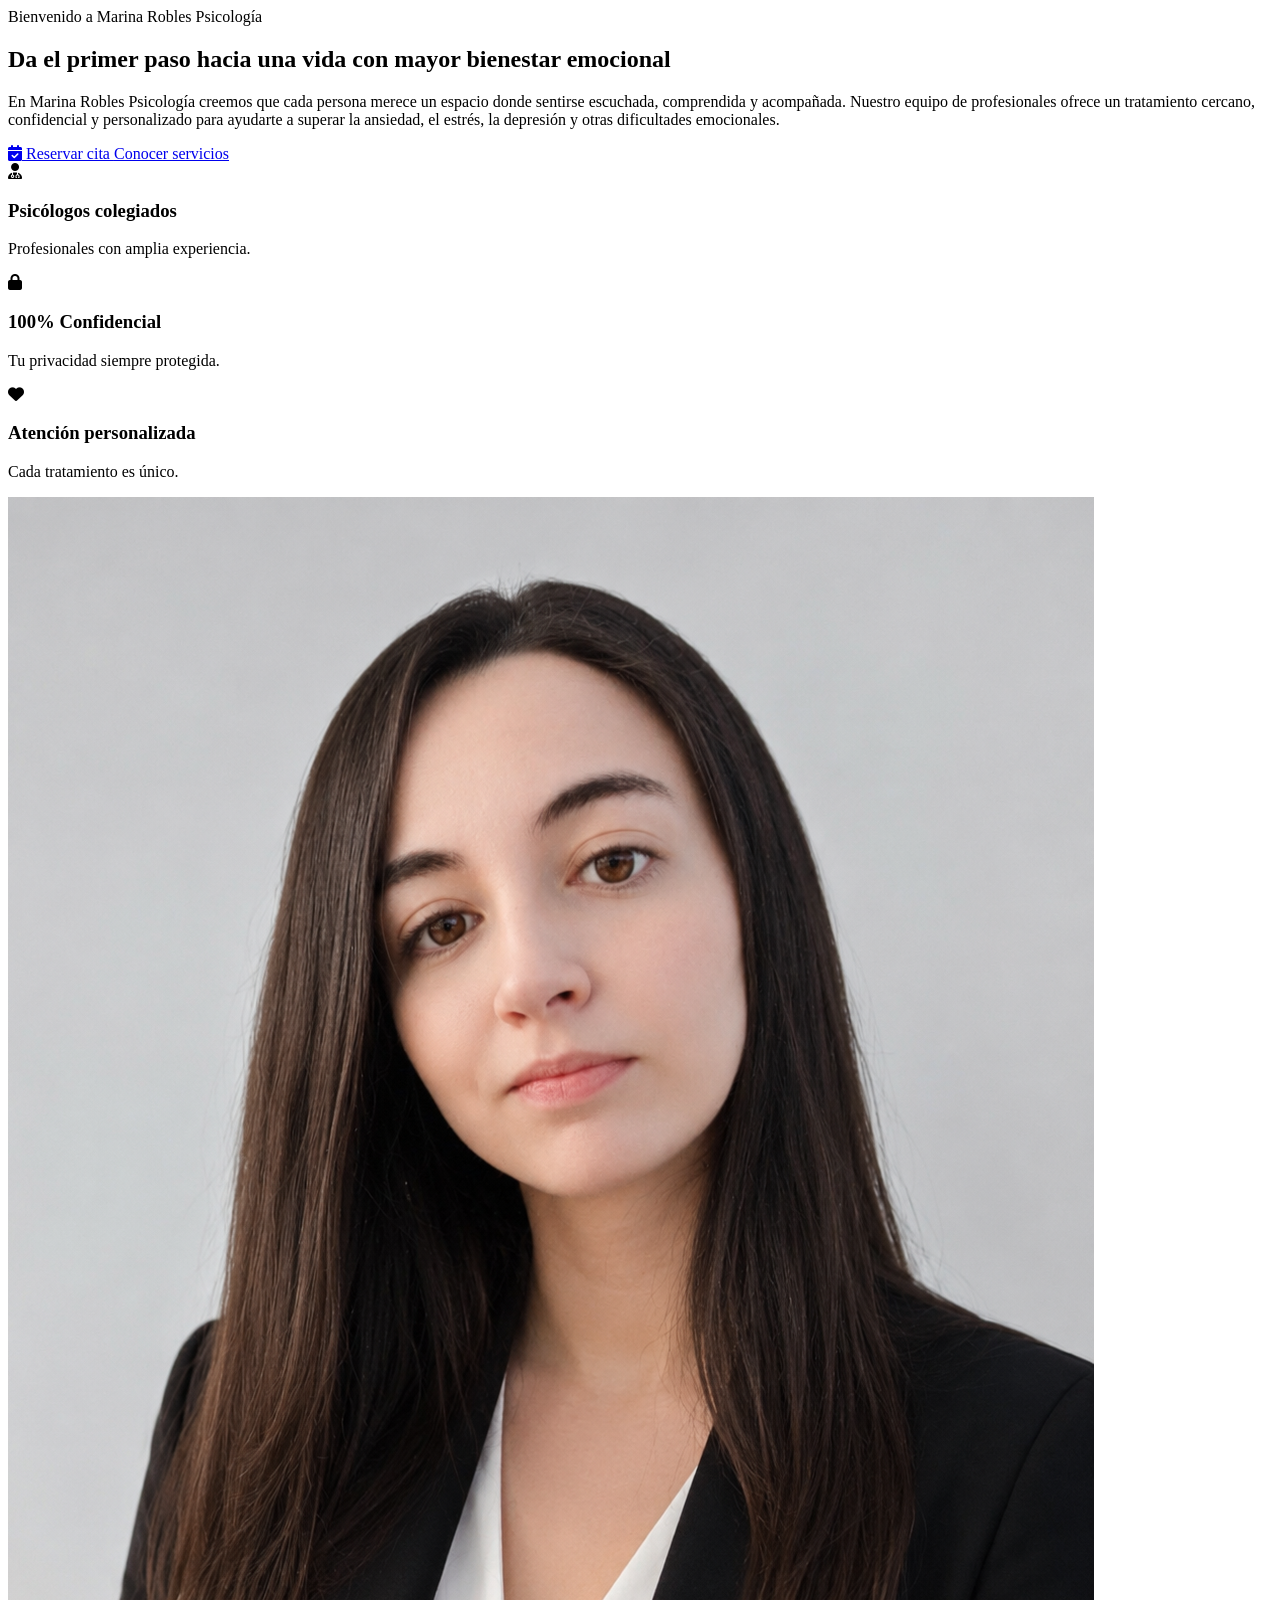
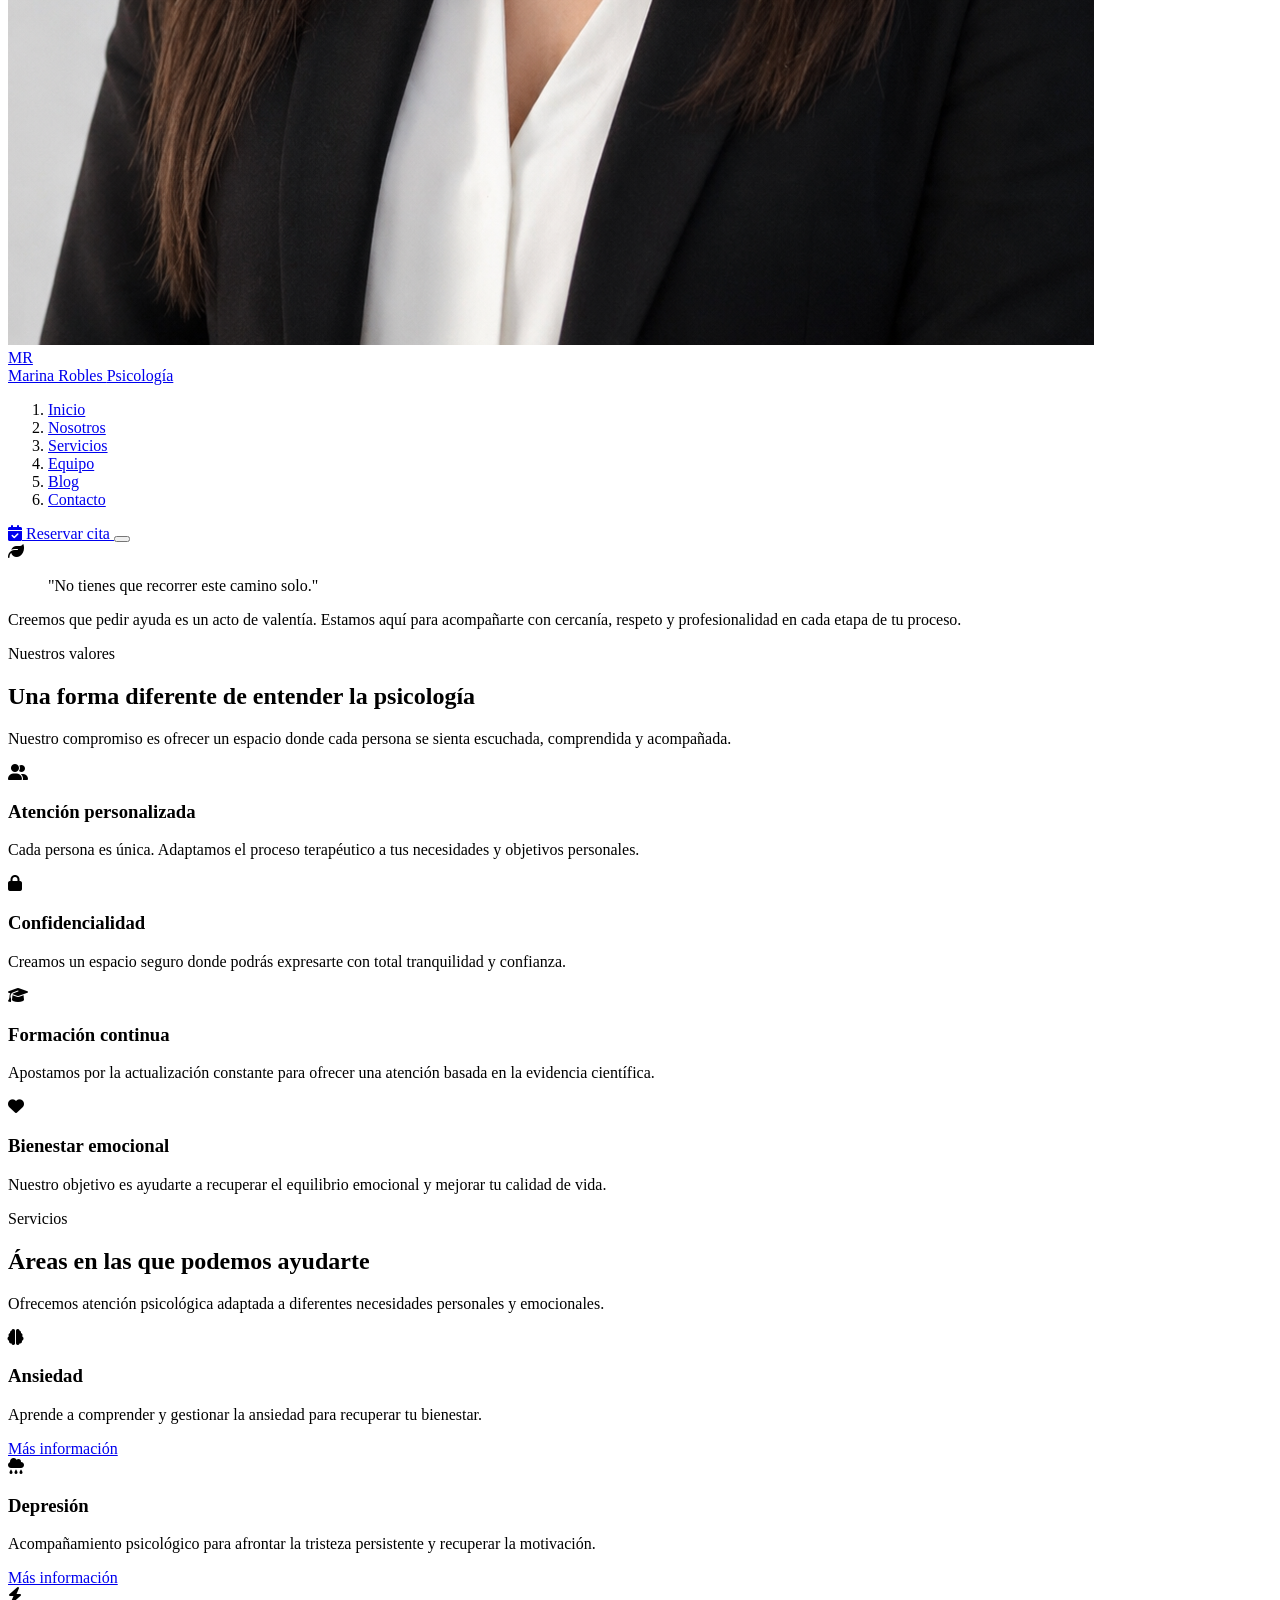
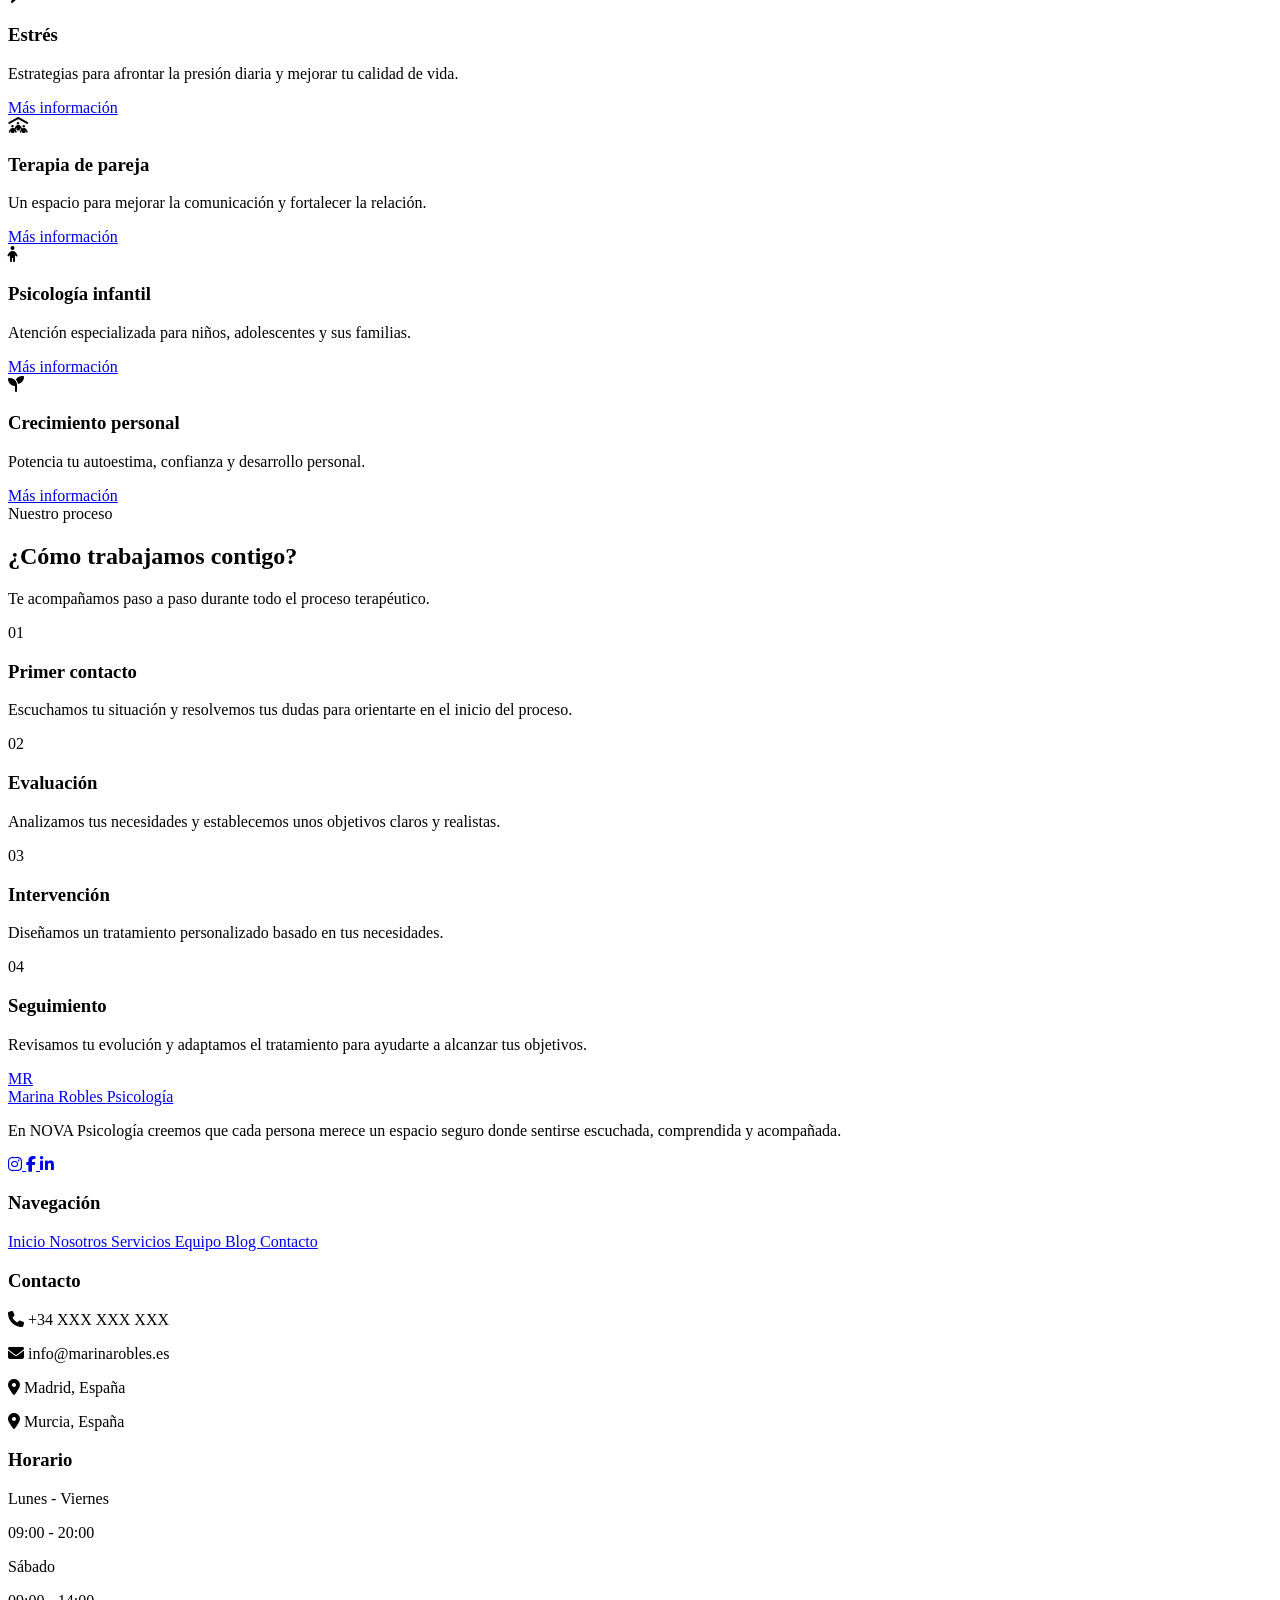
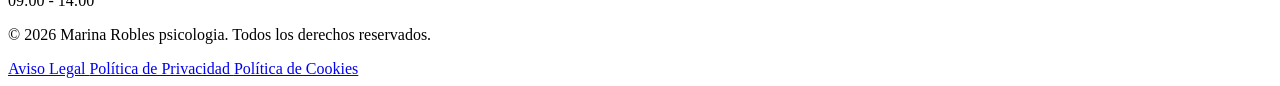
==== index.html @ 2cfafbc8 "Cambios segundo dia" ====
<!DOCTYPE html>
<html lang="es">

<head>

    <!-- ==========================================
                    CONFIGURACIÓN
    =========================================== -->

    <meta charset="UTF-8">

    <meta http-equiv="X-UA-Compatible" content="IE=edge">

    <meta name="viewport" content="width=device-width, initial-scale=1.0">

    <!-- ==========================================
                    SEO
    =========================================== -->

    <title>Marina Robles Psicología</title>

    <meta name="description"
        content="Marina Robles Psicología es una clínica especializada en bienestar emocional, ansiedad, depresión, terapia de pareja y crecimiento personal. Reserva tu primera consulta con nuestro equipo de profesionales.">

    <meta name="keywords"
        content="psicología, clínica psicológica, ansiedad, depresión, terapia, salud mental, psicólogo, Murcia">

    <meta name="author" content="Marina Robles Psicología">

    <meta name="robots" content="index, follow">

    <!-- ==========================================
                    FAVICON
    =========================================== -->

    <link rel="icon" href="img/favicon/favicon.ico">

    <link rel="apple-touch-icon" href="img/favicon/apple-touch-icon.png">

    <!-- ==========================================
                    GOOGLE FONTS
    =========================================== -->

    <link rel="preconnect" href="https://fonts.googleapis.com">

    <link rel="preconnect" href="https://fonts.gstatic.com" crossorigin>

    <link
        href="https://fonts.googleapis.com/css2?family=Inter:wght@300;400;500;600;700;800&family=Playfair+Display:wght@500;600;700;800&display=swap"
        rel="stylesheet">

    <!-- ==========================================
                    ICONOS
    =========================================== -->

    <link rel="stylesheet" href="https://cdnjs.cloudflare.com/ajax/libs/font-awesome/6.7.2/css/all.min.css">

    <!-- ==========================================
                    ESTILOS
    =========================================== -->

    <link rel="stylesheet" href="index.css">

    <!-- ==========================================
                    OPEN GRAPH
    =========================================== -->

    <meta property="og:type" content="website">

    <meta property="og:title" content="Marina Robles Psicología">

    <meta property="og:description"
        content="Descubre un espacio seguro donde trabajar tu bienestar emocional acompañado por profesionales especializados.">

    <meta property="og:image" content="img/hero/hero-principal.webp">

    <meta property="og:url" content="https://www.marinaroblespsicologia.es">

    <!-- ==========================================
                    TWITTER
    =========================================== -->

    <meta name="twitter:card" content="summary_large_image">

    <meta name="twitter:title" content="NOVA Psicología">

    <meta name="twitter:description" content="Da el primer paso hacia una vida con mayor bienestar emocional.">

    <meta name="twitter:image" content="img/hero/hero-principal.webp">

</head>

<body>

    <!-- ==========================================================
                            HERO
=========================================================== -->

    <main>

        <section class="hero" id="inicio">

            <div class="container">

                <div class="hero-content">

                    <!-- ======================
                        TEXTO
                ======================= -->

                    <div class="hero-text">

                        <span class="hero-badge">
                            Bienvenido a Marina Robles Psicología
                        </span>

                        <h1>
                            Da el primer paso hacia una vida con mayor bienestar emocional
                        </h1>

                        <p>

                            En Marina Robles Psicología creemos que cada persona merece un espacio
                            donde sentirse escuchada, comprendida y acompañada.

                            Nuestro equipo de profesionales ofrece un tratamiento
                            cercano, confidencial y personalizado para ayudarte a
                            superar la ansiedad, el estrés, la depresión y otras
                            dificultades emocionales.

                        </p>

                        <!-- BOTONES -->

                        <div class="hero-buttons">

                            <a href="reservar.html" class="btn btn-primary">

                                <i class="fa-solid fa-calendar-check"></i>

                                Reservar cita

                            </a>

                            <a href="servicios.html" class="btn btn-secondary">

                                Conocer servicios

                            </a>

                        </div>

                        <!-- INFORMACIÓN -->

                        <div class="hero-info">

                            <div class="info-card">

                                <i class="fa-solid fa-user-doctor"></i>

                                <div>

                                    <h3>Psicólogos colegiados</h3>

                                    <p>Profesionales con amplia experiencia.</p>

                                </div>

                            </div>

                            <div class="info-card">

                                <i class="fa-solid fa-lock"></i>

                                <div>

                                    <h3>100% Confidencial</h3>

                                    <p>Tu privacidad siempre protegida.</p>

                                </div>

                            </div>

                            <div class="info-card">

                                <i class="fa-solid fa-heart"></i>

                                <div>

                                    <h3>Atención personalizada</h3>

                                    <p>Cada tratamiento es único.</p>

                                </div>

                            </div>

                        </div>

                    </div>

                    <!-- ======================
                        IMAGEN
                ======================= -->

                    <div class="hero-image">

                        <div class="hero-image-wrapper">

                            <img src="Imagenes/marina_robles.png" alt="Marina Robles tu Psicologa de confianza">

                        </div>

                    </div>

                </div>

            </div>

        </section>

    </main>
    <!-- ==========================================================
                            HEADER
=========================================================== -->

    <header id="header">

        <div class="container">

            <nav class="navbar">

                <!--==================================
                    LOGO
            ===================================-->

                <a href="index.html" class="logo">

                    <span class="logo-icon">
                        MR
                    </span>

                    <div class="logo-text">

                        <span class="logo-title">
                            Marina Robles
                        </span>

                        <span class="logo-subtitle">
                            Psicología
                        </span>

                    </div>

                </a>

                <!--==================================
                    MENÚ
            ===================================-->

                <ol class="nav-menu">

                    <li>
                        <a href="index.html" class="active">
                            Inicio
                        </a>
                    </li>

                    <li>
                        <a href="#nosotros">
                            Nosotros
                        </a>
                    </li>

                    <li>
                        <a href="#servicios">
                            Servicios
                        </a>
                    </li>

                    <li>
                        <a href="#equipo">
                            Equipo
                        </a>
                    </li>

                    <li>
                        <a href="#blog">
                            Blog
                        </a>
                    </li>

                    <li>
                        <a href="#contacto">
                            Contacto
                        </a>
                    </li>

                </ol>

                <!--==================================
                    BOTÓN CTA
            ===================================-->

                <a href="reservar.html" class="btn-reserva">

                    <i class="fa-solid fa-calendar-check"></i>

                    Reservar cita

                </a>

                <!--==================================
                BOTÓN MÓVIL
            ===================================-->

                <button class="menu-toggle" aria-label="Abrir menú">

                    <span></span>

                    <span></span>

                    <span></span>

                </button>

            </nav>

        </div>

    </header>
    <!-- ==========================================================
                    FRASE INSPIRADORA
=========================================================== -->

    <section class="quote" id="nosotros">

        <div class="container">

            <div class="quote-content">

                <span class="quote-icon">
                    <i class="fa-solid fa-leaf"></i>
                </span>

                <blockquote>

                    "No tienes que recorrer este camino solo."

                </blockquote>

                <p>

                    Creemos que pedir ayuda es un acto de valentía.
                    Estamos aquí para acompañarte con cercanía, respeto y profesionalidad
                    en cada etapa de tu proceso.

                </p>

            </div>

        </div>

    </section>





    <!-- ==========================================================
                    NUESTROS VALORES
=========================================================== -->

    <section class="values">

        <div class="container">

            <div class="section-title">

                <span>Nuestros valores</span>

                <h2>
                    Una forma diferente de entender la psicología
                </h2>

                <p>

                    Nuestro compromiso es ofrecer un espacio donde cada persona se sienta
                    escuchada, comprendida y acompañada.

                </p>

            </div>

            <div class="values-grid">

                <article class="value-card">

                    <i class="fa-solid fa-user-group"></i>

                    <h3>

                        Atención personalizada

                    </h3>

                    <p>

                        Cada persona es única. Adaptamos el proceso terapéutico a tus
                        necesidades y objetivos personales.

                    </p>

                </article>

                <article class="value-card">

                    <i class="fa-solid fa-lock"></i>

                    <h3>

                        Confidencialidad

                    </h3>

                    <p>

                        Creamos un espacio seguro donde podrás expresarte con total
                        tranquilidad y confianza.

                    </p>

                </article>

                <article class="value-card">

                    <i class="fa-solid fa-graduation-cap"></i>

                    <h3>

                        Formación continua

                    </h3>

                    <p>

                        Apostamos por la actualización constante para ofrecer una atención
                        basada en la evidencia científica.

                    </p>

                </article>

                <article class="value-card">

                    <i class="fa-solid fa-heart"></i>

                    <h3>

                        Bienestar emocional

                    </h3>

                    <p>

                        Nuestro objetivo es ayudarte a recuperar el equilibrio emocional y
                        mejorar tu calidad de vida.

                    </p>

                </article>

            </div>

        </div>

    </section>





    <!-- ==========================================================
                        SERVICIOS
=========================================================== -->

    <section class="services" id="servicios">

        <div class="container">

            <div class="section-title">

                <span>Servicios</span>

                <h2>

                    Áreas en las que podemos ayudarte

                </h2>

                <p>

                    Ofrecemos atención psicológica adaptada a diferentes necesidades
                    personales y emocionales.

                </p>

            </div>

            <div class="services-grid">

                <article class="service-card">

                    <i class="fa-solid fa-brain"></i>

                    <h3>Ansiedad</h3>

                    <p>

                        Aprende a comprender y gestionar la ansiedad para recuperar tu
                        bienestar.

                    </p>

                    <a href="#">
                        Más información
                    </a>

                </article>

                <article class="service-card">

                    <i class="fa-solid fa-cloud-rain"></i>

                    <h3>Depresión</h3>

                    <p>

                        Acompañamiento psicológico para afrontar la tristeza persistente y
                        recuperar la motivación.

                    </p>

                    <a href="#">
                        Más información
                    </a>

                </article>

                <article class="service-card">

                    <i class="fa-solid fa-bolt"></i>

                    <h3>Estrés</h3>

                    <p>

                        Estrategias para afrontar la presión diaria y mejorar tu calidad de
                        vida.

                    </p>

                    <a href="#">
                        Más información
                    </a>

                </article>

                <article class="service-card">

                    <i class="fa-solid fa-people-roof"></i>

                    <h3>Terapia de pareja</h3>

                    <p>

                        Un espacio para mejorar la comunicación y fortalecer la relación.

                    </p>

                    <a href="#">
                        Más información
                    </a>

                </article>

                <article class="service-card">

                    <i class="fa-solid fa-child"></i>

                    <h3>Psicología infantil</h3>

                    <p>

                        Atención especializada para niños, adolescentes y sus familias.

                    </p>

                    <a href="#">
                        Más información
                    </a>

                </article>

                <article class="service-card">

                    <i class="fa-solid fa-seedling"></i>

                    <h3>Crecimiento personal</h3>

                    <p>

                        Potencia tu autoestima, confianza y desarrollo personal.

                    </p>

                    <a href="#">
                        Más información
                    </a>

                </article>

            </div>

        </div>

    </section>





    <!-- ==========================================================
                    CÓMO TRABAJAMOS
=========================================================== -->

    <section class="process">

        <div class="container">

            <div class="section-title">

                <span>Nuestro proceso</span>

                <h2>

                    ¿Cómo trabajamos contigo?

                </h2>

                <p>

                    Te acompañamos paso a paso durante todo el proceso terapéutico.

                </p>

            </div>

            <div class="process-grid">

                <div class="process-card">

                    <div class="process-number">

                        01

                    </div>

                    <h3>

                        Primer contacto

                    </h3>

                    <p>

                        Escuchamos tu situación y resolvemos tus dudas para orientarte en
                        el inicio del proceso.

                    </p>

                </div>

                <div class="process-card">

                    <div class="process-number">

                        02

                    </div>

                    <h3>

                        Evaluación

                    </h3>

                    <p>

                        Analizamos tus necesidades y establecemos unos objetivos claros y
                        realistas.

                    </p>

                </div>

                <div class="process-card">

                    <div class="process-number">

                        03

                    </div>

                    <h3>

                        Intervención

                    </h3>

                    <p>

                        Diseñamos un tratamiento personalizado basado en tus necesidades.

                    </p>

                </div>

                <div class="process-card">

                    <div class="process-number">

                        04

                    </div>

                    <h3>

                        Seguimiento

                    </h3>

                    <p>

                        Revisamos tu evolución y adaptamos el tratamiento para ayudarte a
                        alcanzar tus objetivos.

                    </p>

                </div>

            </div>

        </div>

    </section>
    <!-- ==========================================================
                        FOOTER
=========================================================== -->

    <footer class="footer">

        <div class="container">

            <div class="footer-content">

                <!--==============================
                    EMPRESA
            ==============================-->

                <div class="footer-column">

                    <a href="index.html" class="footer-logo">

                        <span class="logo-icon">
                            MR
                        </span>

                        <div class="logo-text">

                            <span class="logo-title">

                                Marina Robles

                            </span>

                            <span class="logo-subtitle">

                                Psicología

                            </span>

                        </div>

                    </a>

                    <p>

                        En NOVA Psicología creemos que cada persona merece un espacio
                        seguro donde sentirse escuchada, comprendida y acompañada.

                    </p>

                    <div class="social-icons">

                        <a href="#">

                            <i class="fa-brands fa-instagram"></i>

                        </a>

                        <a href="#">

                            <i class="fa-brands fa-facebook-f"></i>

                        </a>

                        <a href="#">

                            <i class="fa-brands fa-linkedin-in"></i>

                        </a>

                    </div>

                </div>

                <!--==============================
                    MENÚ
            ==============================-->

                <div class="footer-column">

                    <h3>

                        Navegación

                    </h3>

                    <a href="#inicio">

                        Inicio

                    </a>

                    <a href="#nosotros">

                        Nosotros

                    </a>

                    <a href="#servicios">

                        Servicios

                    </a>

                    <a href="#equipo">

                        Equipo

                    </a>

                    <a href="#blog">

                        Blog

                    </a>

                    <a href="#contacto">

                        Contacto

                    </a>

                </div>

                <!--==============================
                    CONTACTO
            ==============================-->

                <div class="footer-column">

                    <h3>

                        Contacto

                    </h3>

                    <p>

                        <i class="fa-solid fa-phone"></i>

                        +34 XXX XXX XXX

                    </p>

                    <p>

                        <i class="fa-solid fa-envelope"></i>

                        info@marinarobles.es

                    </p>

                    <p>

                        <i class="fa-solid fa-location-dot"></i>

                        Madrid, España

                    </p>
                    <p>

                        <i class="fa-solid fa-location-dot"></i>

                        Murcia, España

                    </p>

                </div>

                <!--==============================
                    HORARIO
            ==============================-->

                <div class="footer-column">

                    <h3>

                        Horario

                    </h3>

                    <p>

                        Lunes - Viernes

                    </p>

                    <p>

                        09:00 - 20:00

                    </p>

                    <p>

                        Sábado

                    </p>

                    <p>

                        09:00 - 14:00

                    </p>

                </div>

            </div>

            <!--==============================
                FOOTER INFERIOR
        ==============================-->

            <div class="footer-bottom">

                <p>

                    © 2026 Marina Robles psicologia. Todos los derechos reservados.

                </p>

                <div class="footer-legal">

                    <a href="aviso_legal.html">

                        Aviso Legal

                    </a>

                    <a href="politica_y_privacidad.html">

                        Política de Privacidad

                    </a>

                    <a href="politica_de_cookies.html">

                        Política de Cookies

                    </a>

                </div>

            </div>

        </div>

    </footer>
</body>

</html>
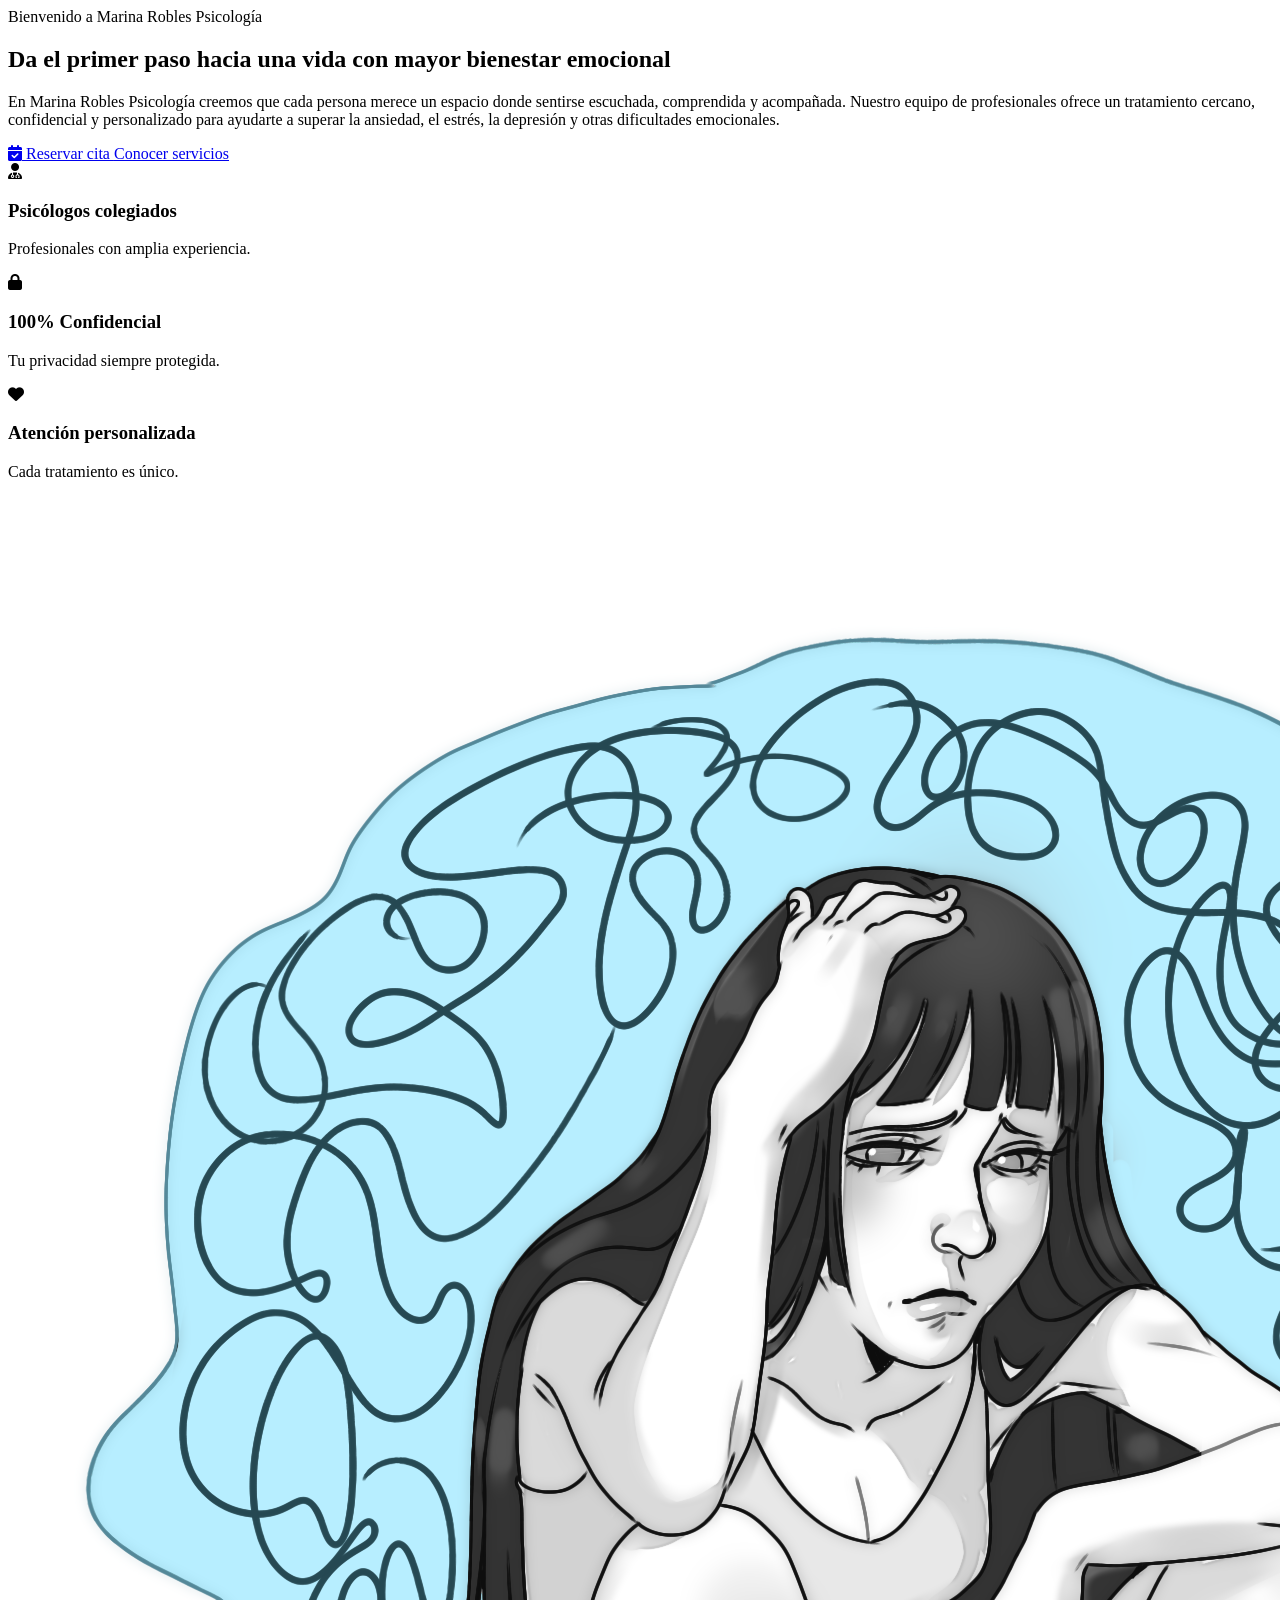
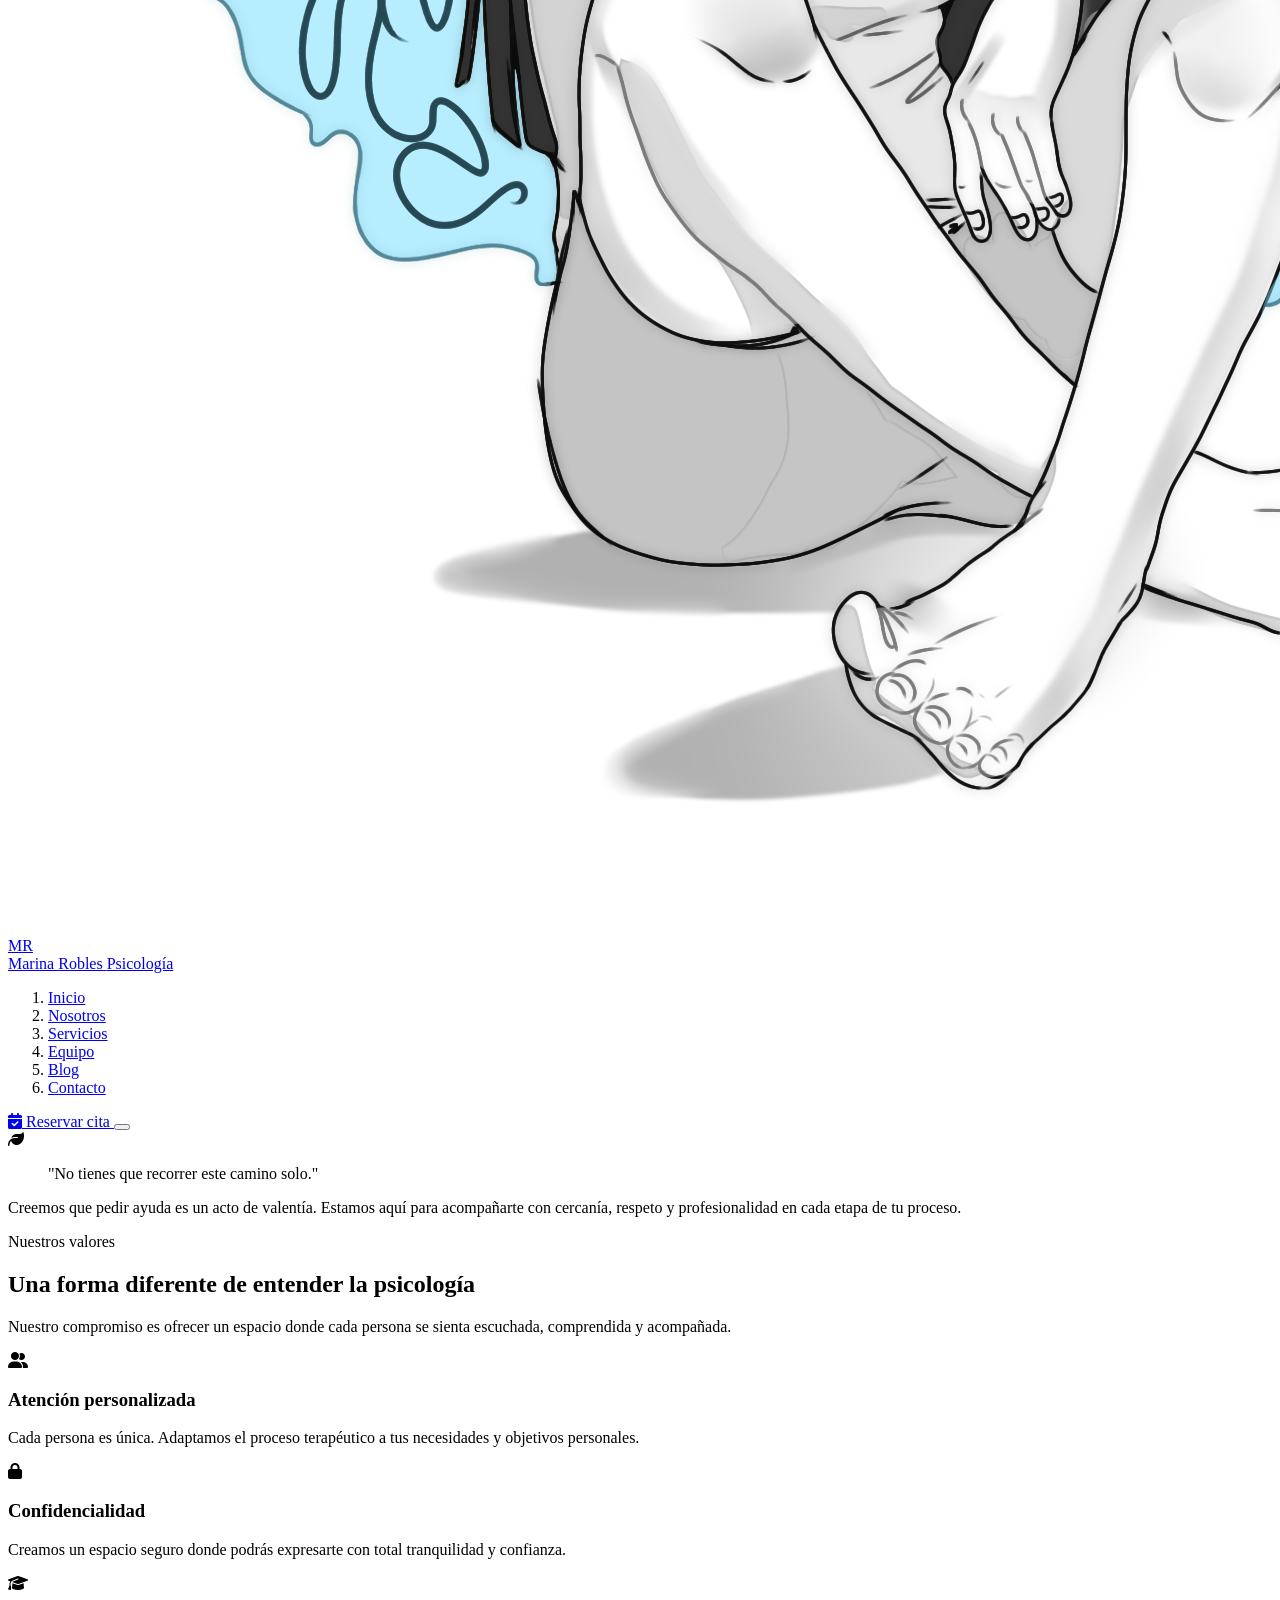
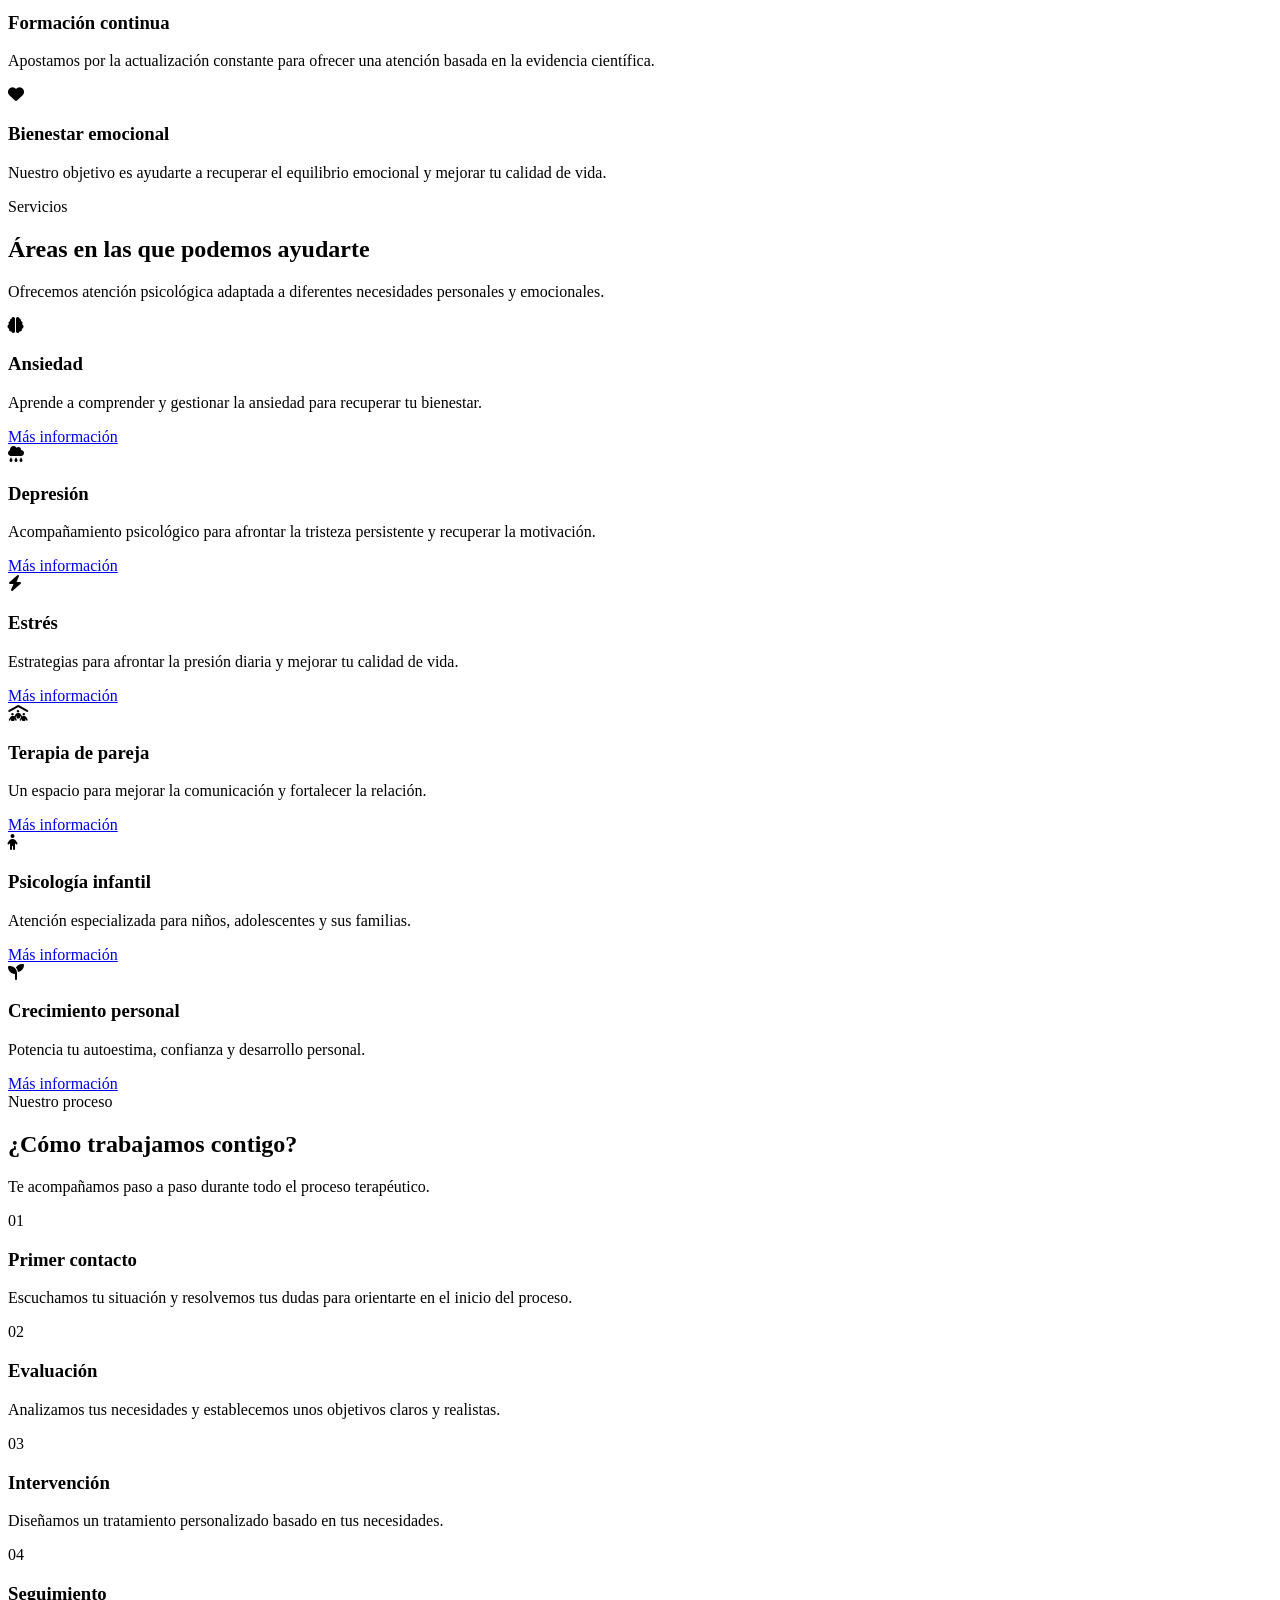
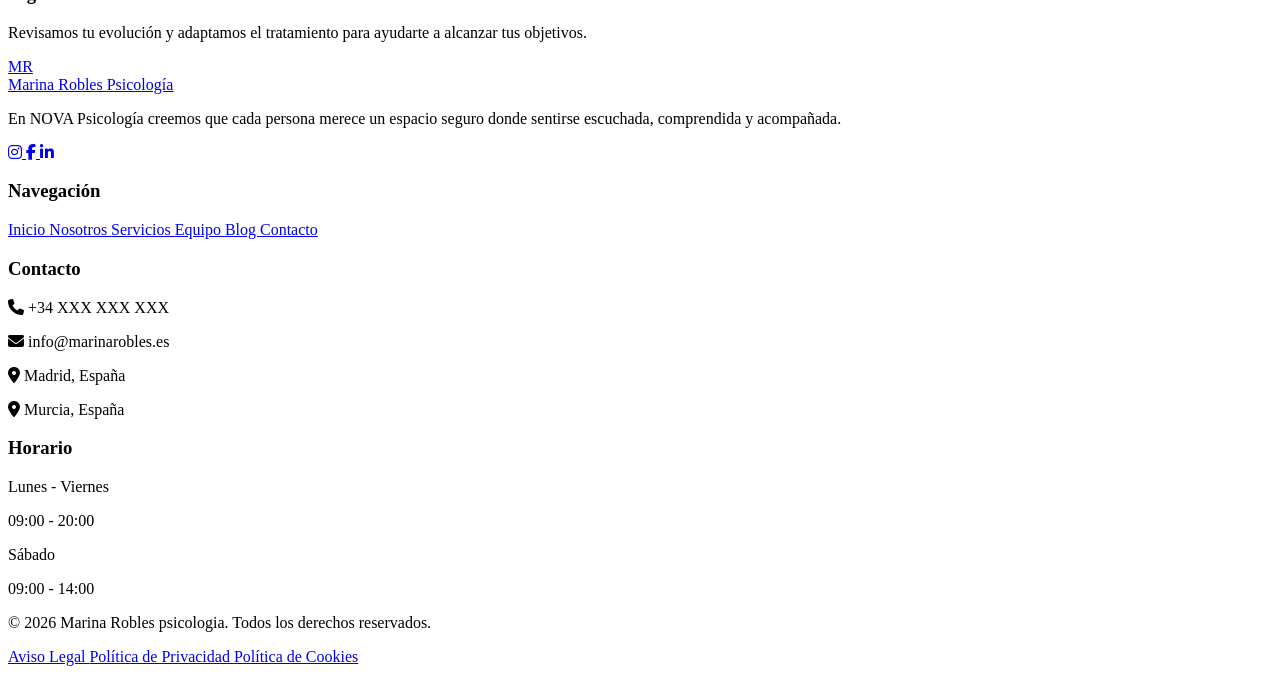
==== commit 28365d23: "Describe los cambios favicon y foto principal" ====
--- a/index.html
+++ b/index.html
@@ -33,9 +33,9 @@
                     FAVICON
     =========================================== -->
 
-    <link rel="icon" href="img/favicon/favicon.ico">
-
-    <link rel="apple-touch-icon" href="img/favicon/apple-touch-icon.png">
+    <link rel="icon" href="Imagenes/favicon.png">
+
+    <link rel="apple-touch-icon" href="Imagenes/favicon.png">
 
     <!-- ==========================================
                     GOOGLE FONTS
@@ -208,7 +208,7 @@
 
                         <div class="hero-image-wrapper">
 
-                            <img src="Imagenes/marina_robles.png" alt="Marina Robles tu Psicologa de confianza">
+                            <img src="Imagenes/principal.png" alt="Marina Robles tu Psicologa de confianza">
 
                         </div>
 
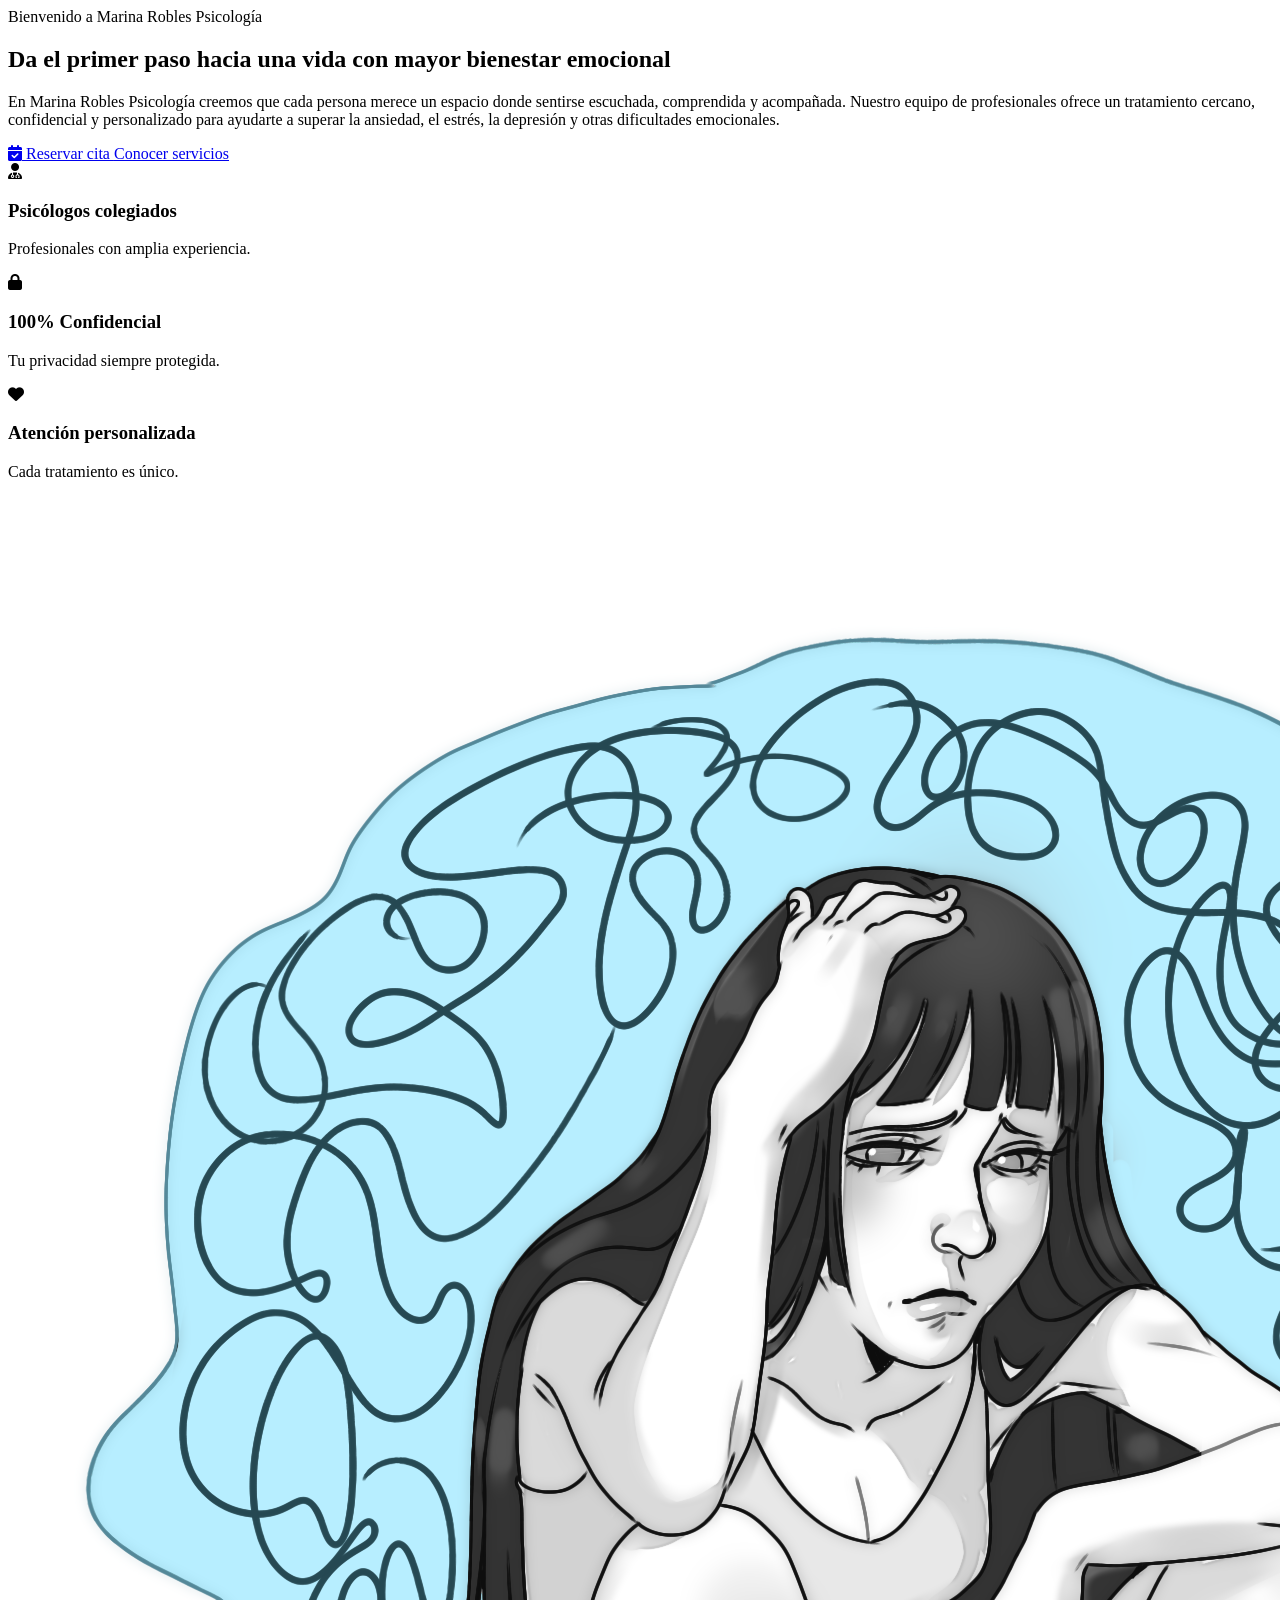
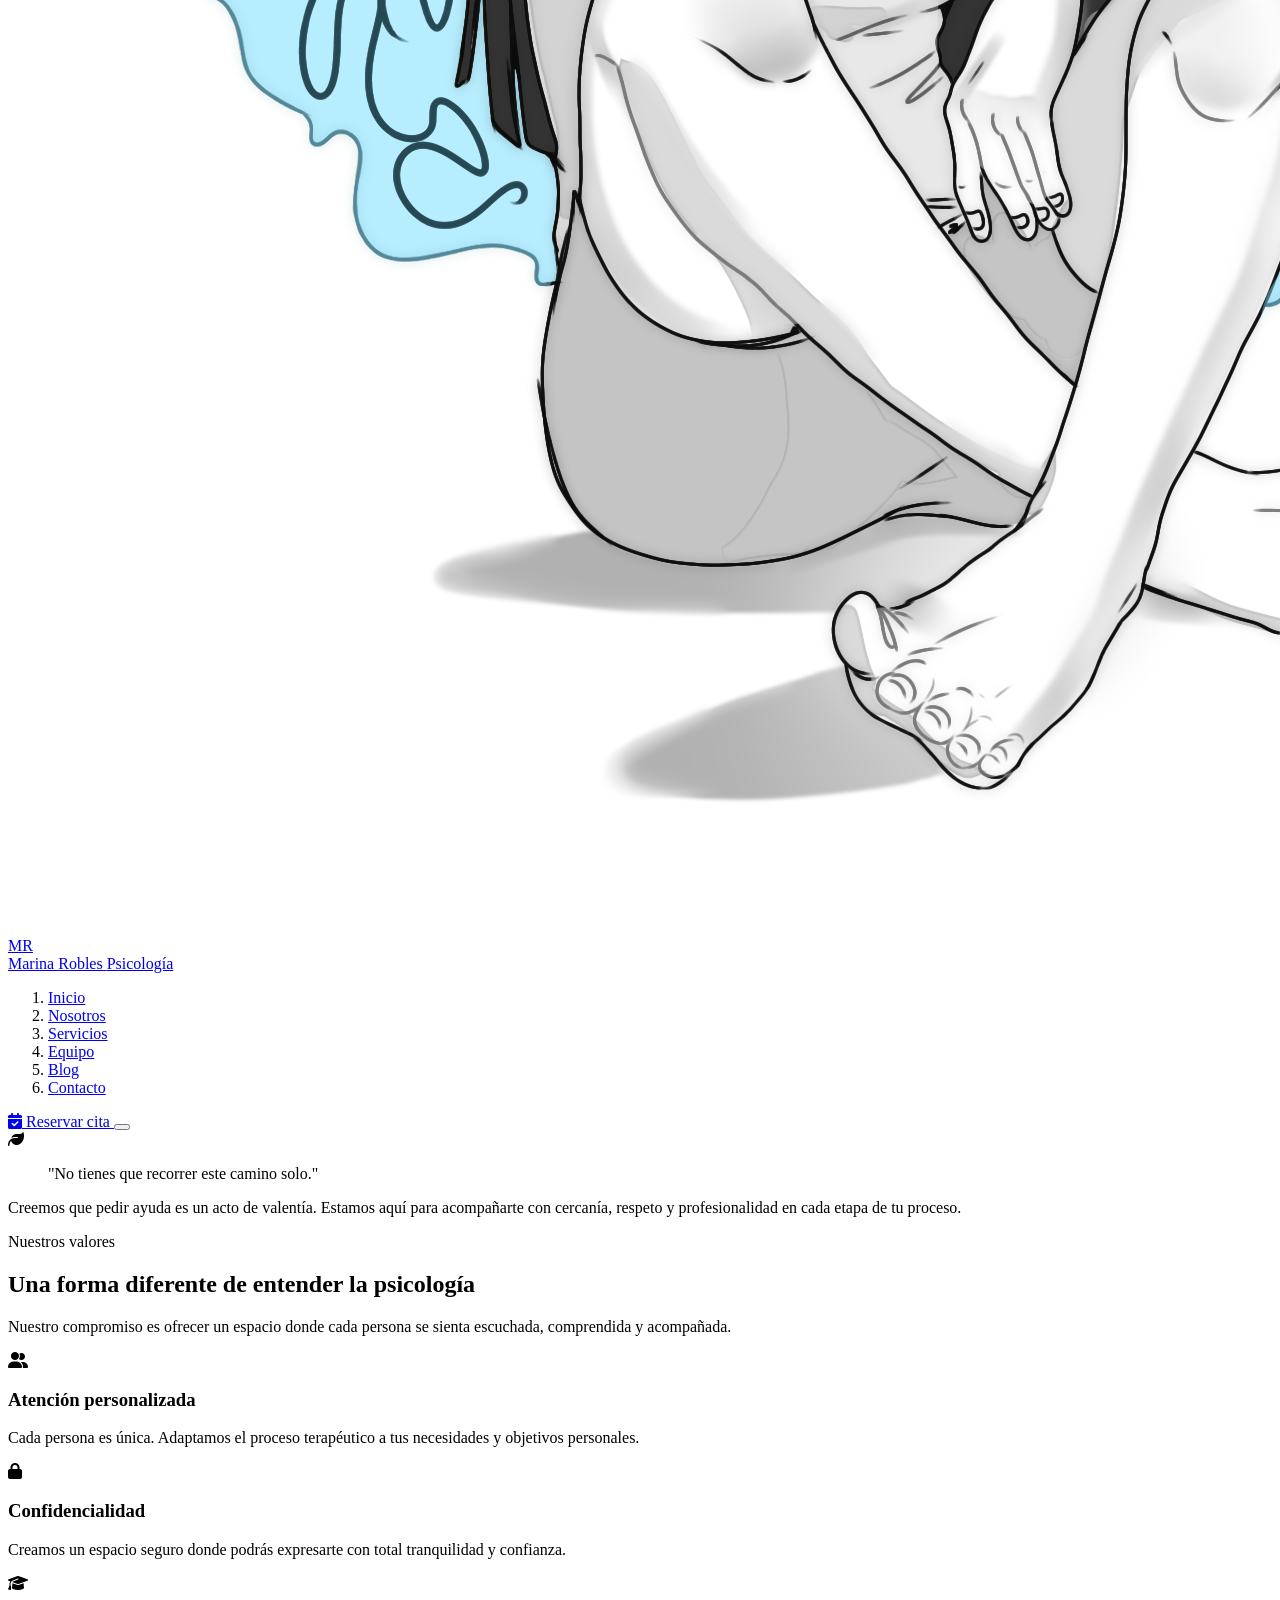
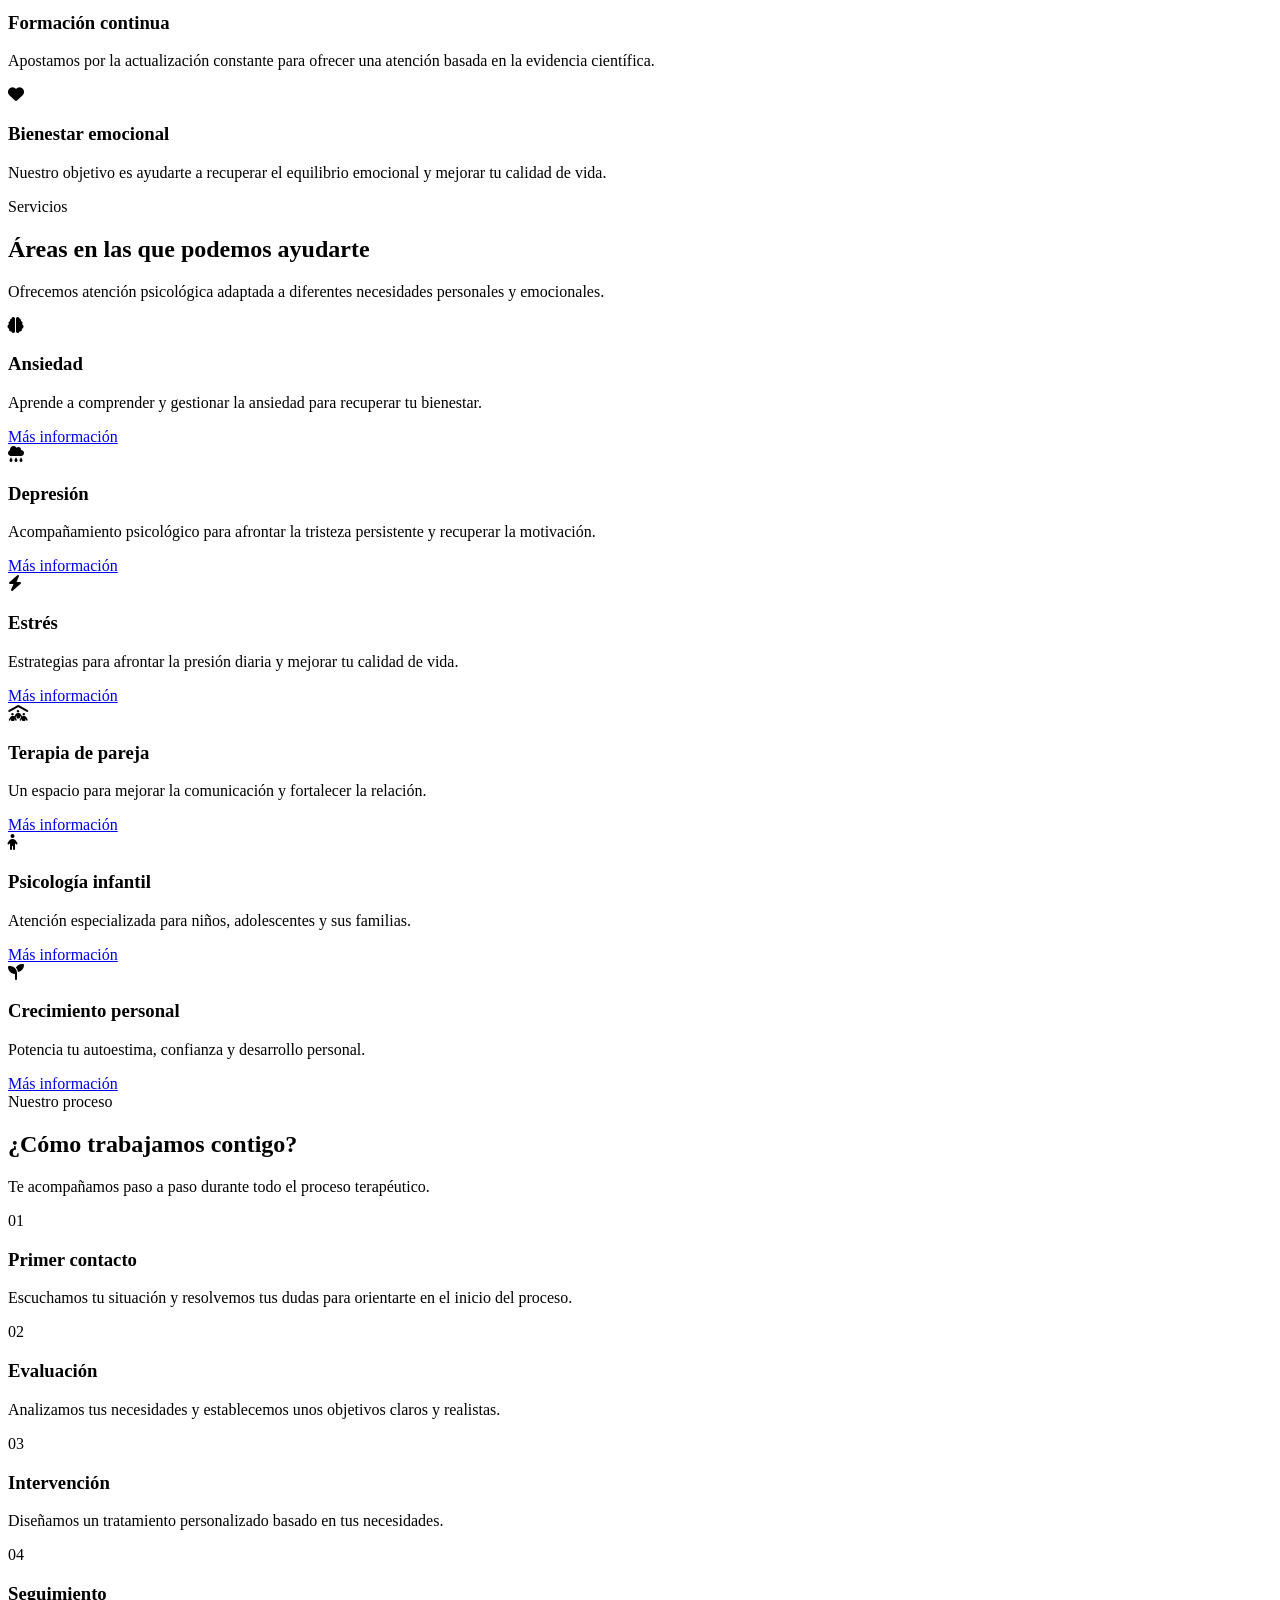
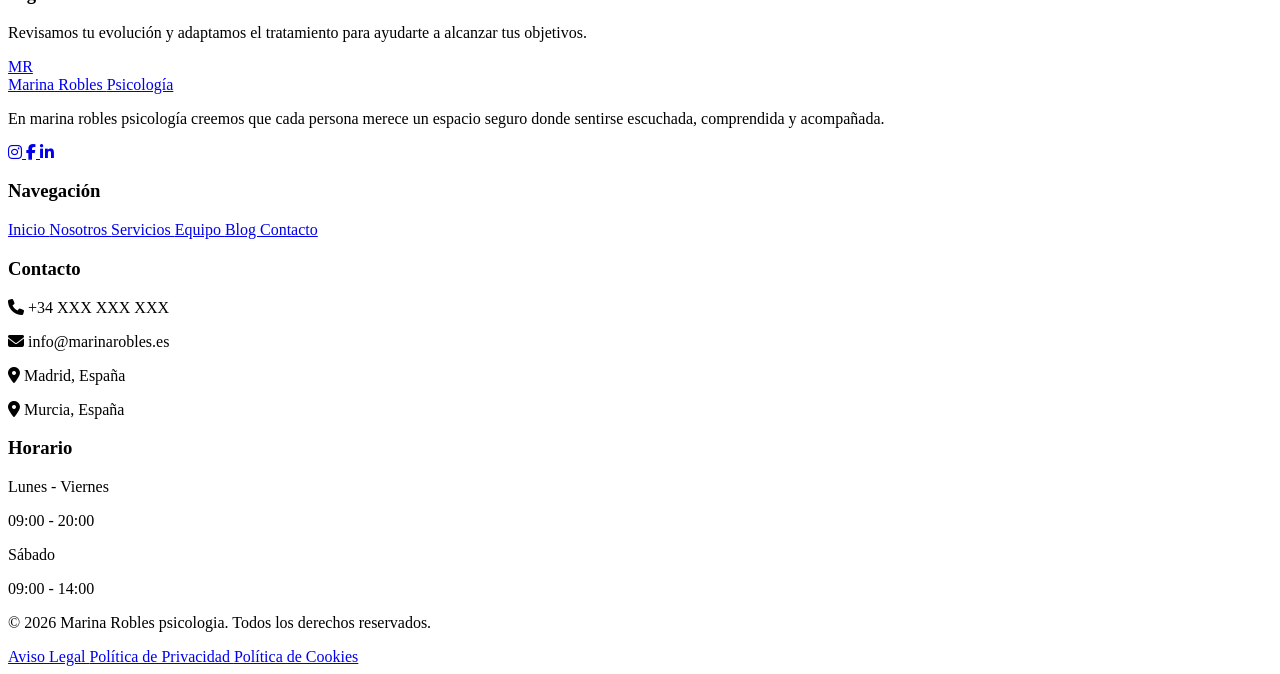
==== commit 41041762: "cambios menores de verificación de Google" ====
--- a/index.html
+++ b/index.html
@@ -797,7 +797,7 @@
 
                     <p>
 
-                        En NOVA Psicología creemos que cada persona merece un espacio
+                        En marina robles psicología creemos que cada persona merece un espacio
                         seguro donde sentirse escuchada, comprendida y acompañada.
 
                     </p>
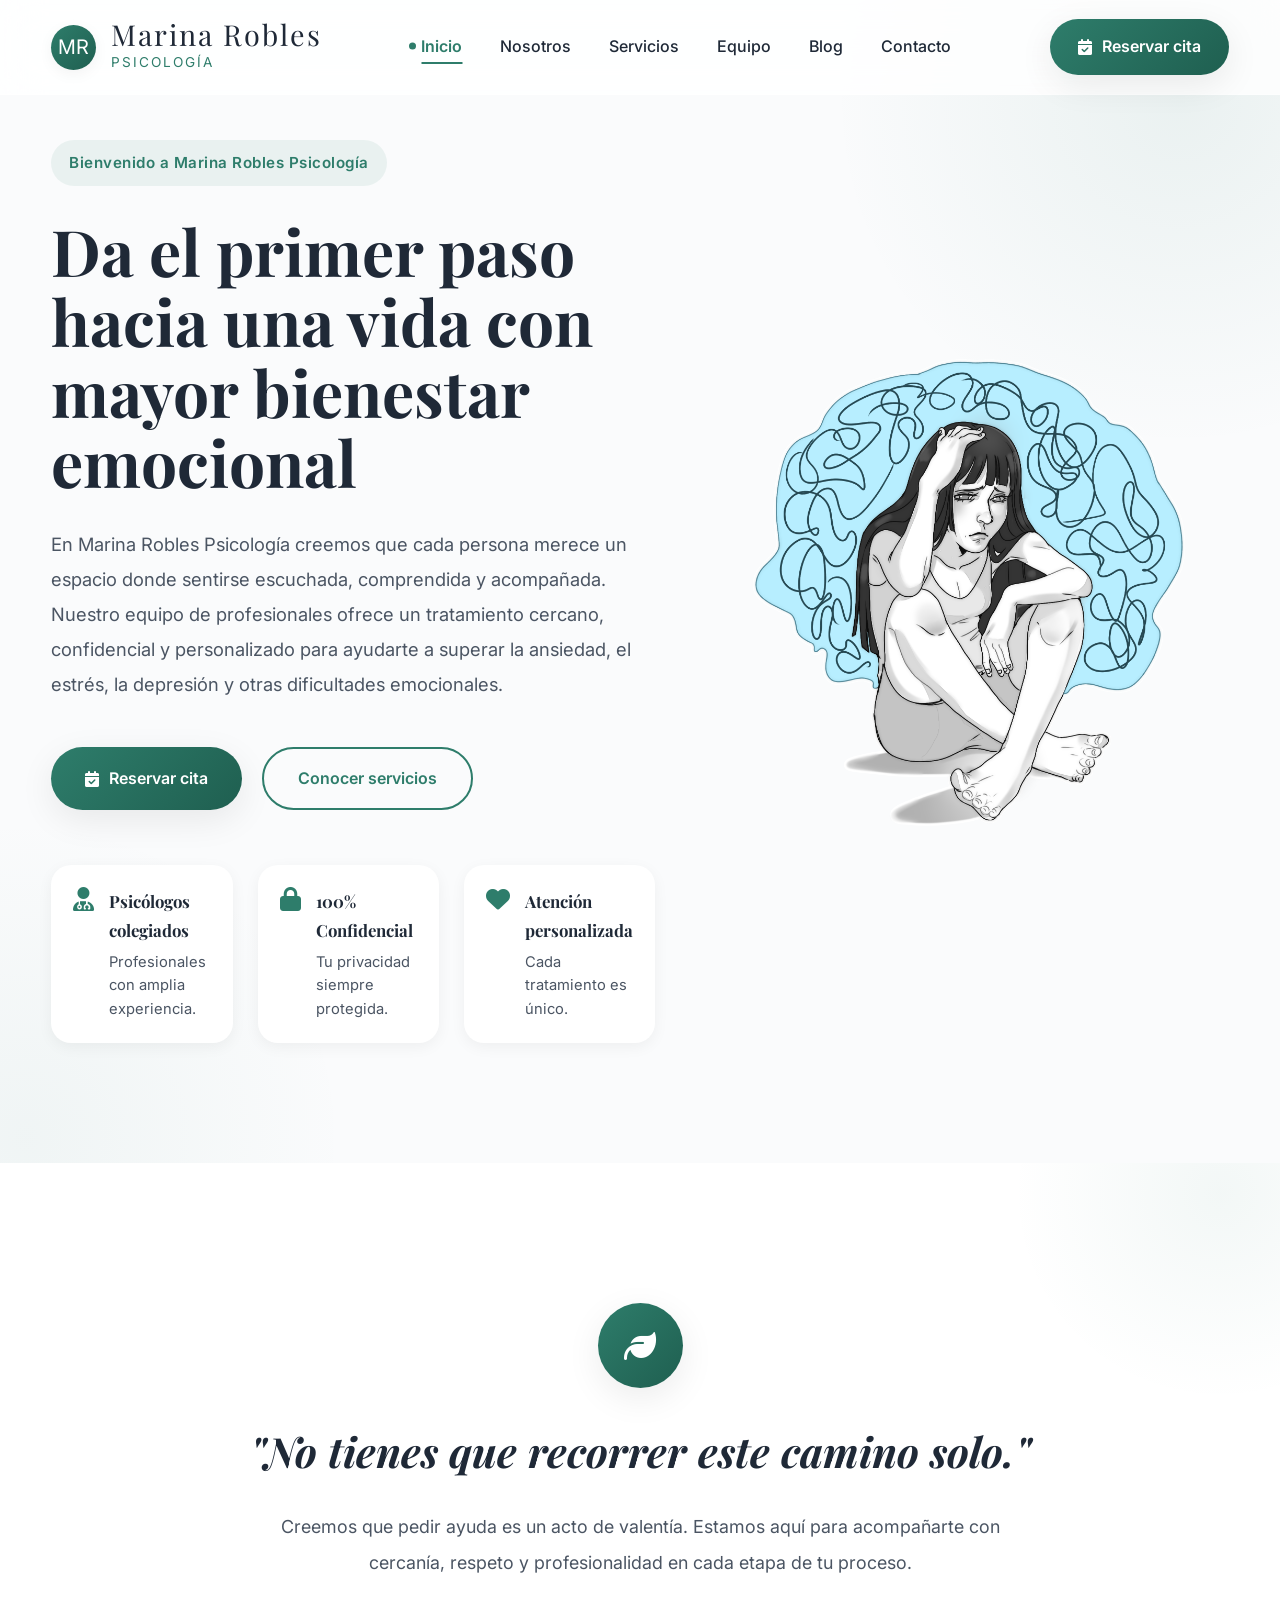
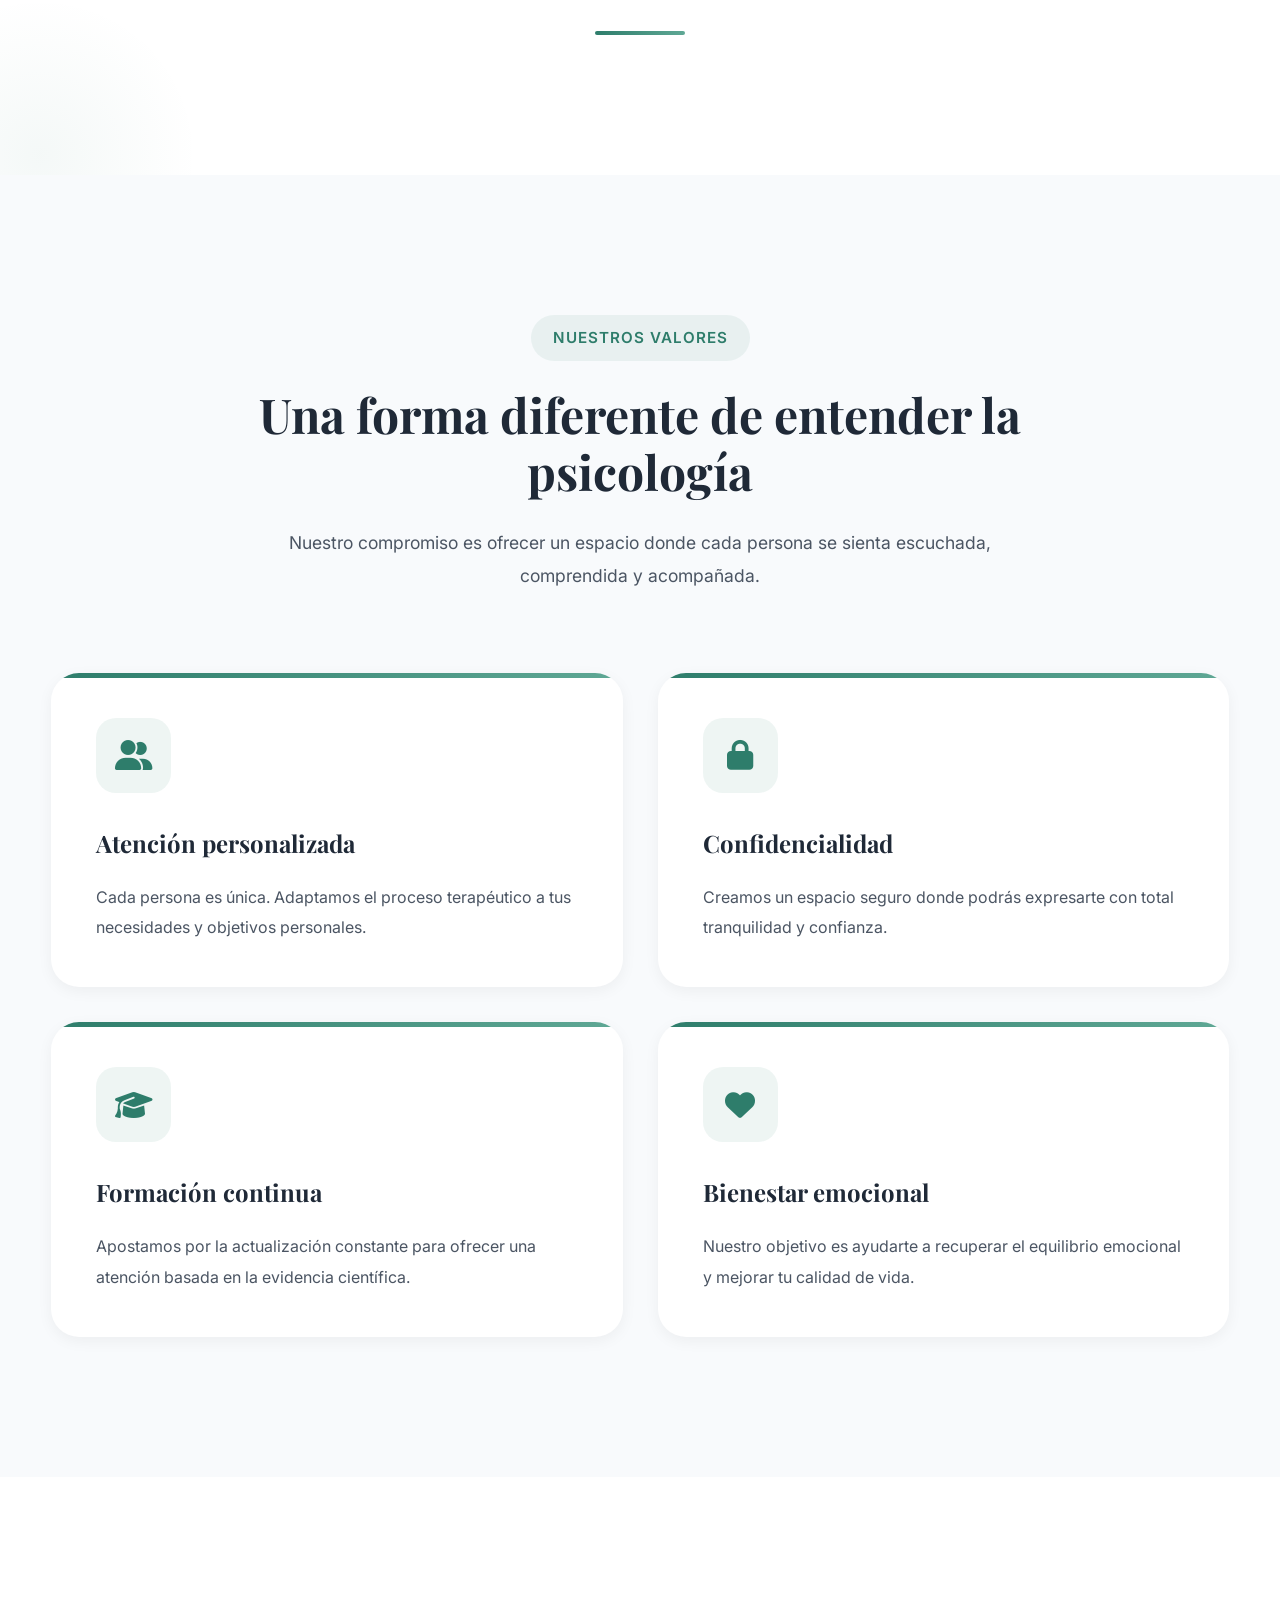
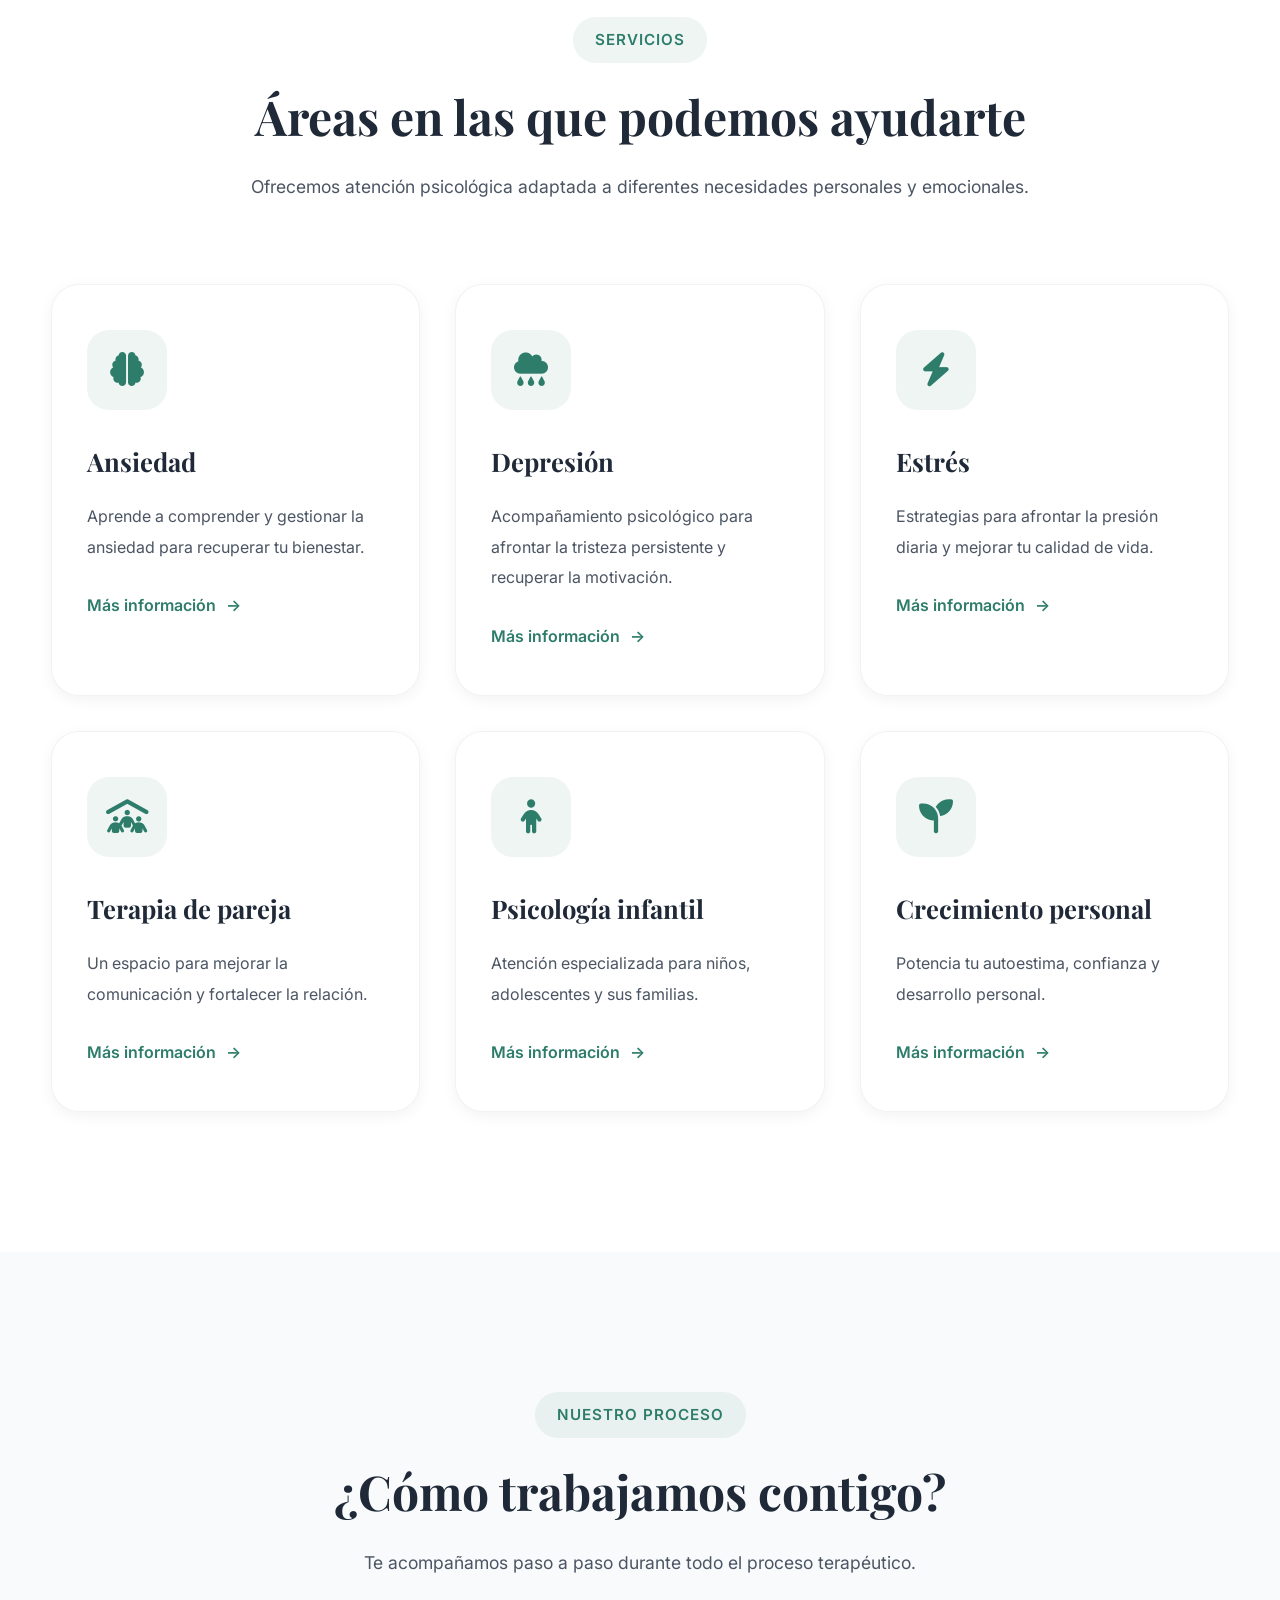
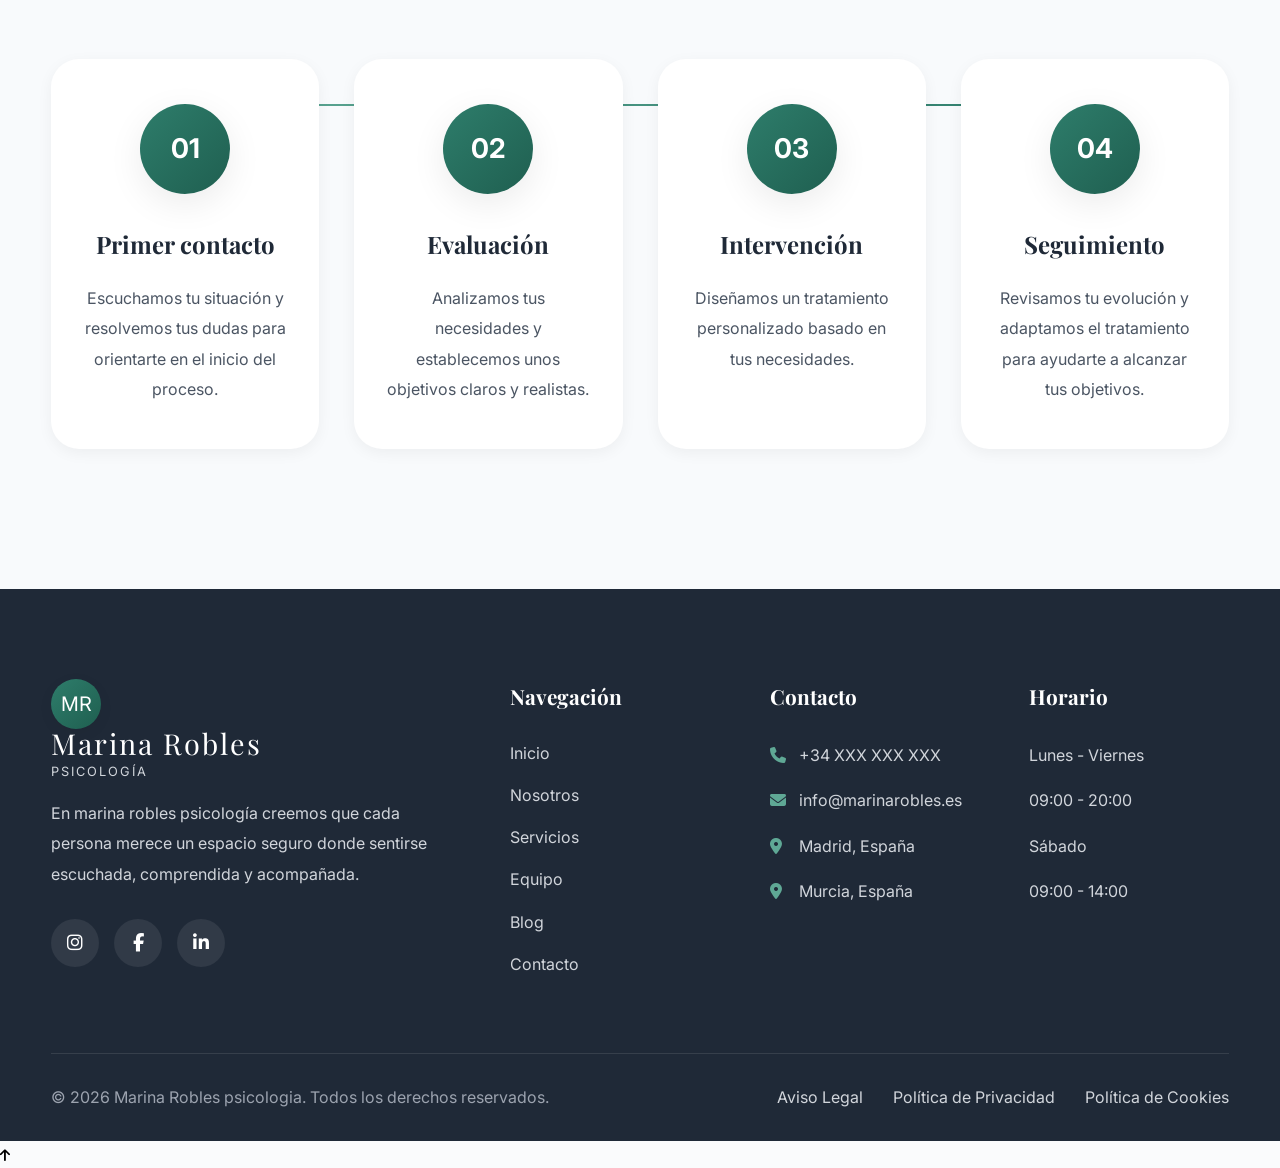
==== commit 40c04496: "bug fix" ====
--- a/index.html
+++ b/index.html
@@ -134,7 +134,7 @@
 
                         <div class="hero-buttons">
 
-                            <a href="reservar.html" class="btn btn-primary">
+                            <a href="reserva.html" class="btn btn-primary">
 
                                 <i class="fa-solid fa-calendar-check"></i>
 
@@ -262,7 +262,7 @@
                 <ol class="nav-menu">
 
                     <li>
-                        <a href="index.html" class="active">
+                        <a href="#inicio" class="active">
                             Inicio
                         </a>
                     </li>
@@ -303,7 +303,7 @@
                     BOTÓN CTA
             ===================================-->
 
-                <a href="reservar.html" class="btn-reserva">
+                <a href="reserva.html" class="btn-reserva">
 
                     <i class="fa-solid fa-calendar-check"></i>
 
@@ -1000,6 +1000,7 @@
         </div>
 
     </footer>
+    <script src="script.js"></script>
 </body>
 
 </html>
--- a/index.css
+++ b/index.css
@@ -0,0 +1,2452 @@
+/*==========================================================
+                        GOOGLE FONTS
+==========================================================*/
+
+:root{
+
+    /*==============================
+            COLORES
+    ==============================*/
+
+    --color-primary: #2E7D6B;
+    --color-primary-dark: #1F5F50;
+    --color-primary-light: #5FA895;
+
+    --color-white: #FFFFFF;
+
+    --color-background: #FAFBFC;
+    --color-section: #FFFFFF;
+
+    --color-title: #1F2937;
+    --color-text: #4B5563;
+    --color-text-light: #6B7280;
+
+    --color-border: #E5E7EB;
+
+    /*==============================
+            SOMBRAS
+    ==============================*/
+
+    --shadow-sm: 0 4px 15px rgba(0,0,0,.05);
+
+    --shadow-md: 0 10px 35px rgba(0,0,0,.08);
+
+    --shadow-lg: 0 20px 60px rgba(0,0,0,.12);
+
+    /*==============================
+            BORDER RADIUS
+    ==============================*/
+
+    --radius-sm:10px;
+
+    --radius-md:18px;
+
+    --radius-lg:30px;
+
+    --radius-full:999px;
+
+    /*==============================
+            TRANSICIONES
+    ==============================*/
+
+    --transition:.30s ease;
+
+    /*==============================
+            TAMAÑOS
+    ==============================*/
+
+    --container:1300px;
+
+    --header-height:95px;
+
+}
+
+/*==========================================================
+                        RESET
+==========================================================*/
+
+*{
+
+    margin:0;
+
+    padding:0;
+
+    box-sizing:border-box;
+
+}
+
+html{
+
+    scroll-behavior:smooth;
+
+}
+
+body{
+
+    font-family:'Inter',sans-serif;
+
+    background:var(--color-background);
+
+    color:var(--color-text);
+
+    overflow-x:hidden;
+
+    line-height:1.7;
+
+    -webkit-font-smoothing:antialiased;
+
+}
+
+/*==========================================================
+                        TIPOGRAFÍA
+==========================================================*/
+
+h1,
+h2,
+h3,
+h4,
+h5,
+h6{
+
+    font-family:'Playfair Display',serif;
+
+    color:var(--color-title);
+
+    font-weight:700;
+
+}
+
+p{
+
+    font-size:1rem;
+
+    color:var(--color-text);
+
+}
+
+a{
+
+    text-decoration:none;
+
+    color:inherit;
+
+}
+
+img{
+
+    display:block;
+
+    max-width:100%;
+
+}
+
+button{
+
+    border:none;
+
+    outline:none;
+
+    cursor:pointer;
+
+    background:none;
+
+}
+
+ol{
+
+    list-style:none;
+
+}
+
+/*==========================================================
+                        CONTAINER
+==========================================================*/
+
+.container{
+
+    width:min(92%, var(--container));
+
+    margin:auto;
+
+}
+
+/*==========================================================
+                        SECCIONES
+==========================================================*/
+
+section{
+
+    padding:120px 0;
+
+    position:relative;
+
+}
+
+/*==========================================================
+                        SCROLLBAR
+==========================================================*/
+
+::-webkit-scrollbar{
+
+    width:10px;
+
+}
+
+::-webkit-scrollbar-track{
+
+    background:#F3F4F6;
+
+}
+
+::-webkit-scrollbar-thumb{
+
+    background:var(--color-primary);
+
+    border-radius:20px;
+
+}
+
+::-webkit-scrollbar-thumb:hover{
+
+    background:var(--color-primary-dark);
+
+}
+
+/*==========================================================
+                    SELECCIÓN DE TEXTO
+==========================================================*/
+
+::selection{
+
+    background:var(--color-primary);
+
+    color:white;
+
+}
+/*==========================================================
+                        HEADER
+==========================================================*/
+
+#header{
+
+    position:fixed;
+
+    top:0;
+
+    left:0;
+
+    width:100%;
+
+    height:var(--header-height);
+
+    display:flex;
+
+    align-items:center;
+
+    z-index:1000;
+
+    background:rgba(255,255,255,.82);
+
+    backdrop-filter:blur(20px);
+
+    -webkit-backdrop-filter:blur(20px);
+
+    border-bottom:1px solid rgba(255,255,255,.35);
+
+    transition:all .35s ease;
+
+}
+/*==========================================================
+                        HERO
+==========================================================*/
+
+/*==========================================================
+                        HERO
+==========================================================*/
+
+.hero{
+
+    position:relative;
+
+    min-height:100vh;
+
+    display:flex;
+
+    align-items:center;
+
+    overflow:hidden;
+
+    padding-top:140px;
+
+    background:var(--color-background);
+
+}
+
+/*==========================================================
+                    FONDO DECORATIVO
+==========================================================*/
+
+.hero::before{
+
+    content:"";
+
+    position:absolute;
+
+    top:-250px;
+
+    right:-250px;
+
+    width:700px;
+
+    height:700px;
+
+    border-radius:50%;
+
+    background:radial-gradient(circle,
+    rgba(46,125,107,.08),
+    transparent 70%);
+
+    z-index:0;
+
+}
+
+.hero::after{
+
+    content:"";
+
+    position:absolute;
+
+    bottom:-300px;
+
+    left:-300px;
+
+    width:650px;
+
+    height:650px;
+
+    border-radius:50%;
+
+    background:radial-gradient(circle,
+    rgba(46,125,107,.05),
+    transparent 70%);
+
+    z-index:0;
+
+}
+
+/*==========================================================
+                    GRID
+==========================================================*/
+
+.hero-content{
+
+    position:relative;
+
+    display:grid;
+
+    grid-template-columns:1.1fr .9fr;
+
+    align-items:center;
+
+    gap:80px;
+
+    z-index:2;
+
+}
+
+/*==========================================================
+                    TEXTO
+==========================================================*/
+
+.hero-text{
+
+    max-width:650px;
+
+}
+
+.hero-badge{
+
+    display:inline-flex;
+
+    align-items:center;
+
+    padding:10px 18px;
+
+    margin-bottom:30px;
+
+    border-radius:999px;
+
+    background:rgba(46,125,107,.08);
+
+    color:var(--color-primary);
+
+    font-size:.95rem;
+
+    font-weight:600;
+
+    letter-spacing:.5px;
+
+}
+
+.hero h1{
+
+    font-size:4rem;
+
+    line-height:1.1;
+
+    margin-bottom:30px;
+
+    color:var(--color-title);
+
+}
+
+.hero p{
+
+    max-width:600px;
+
+    font-size:1.15rem;
+
+    line-height:1.9;
+
+    color:var(--color-text);
+
+    margin-bottom:45px;
+
+}
+
+/*==========================================================
+                    BOTONES
+==========================================================*/
+
+.hero-buttons{
+
+    display:flex;
+
+    gap:20px;
+
+    margin-bottom:55px;
+
+}
+
+.btn{
+
+    display:inline-flex;
+
+    align-items:center;
+
+    justify-content:center;
+
+    gap:10px;
+
+    padding:16px 34px;
+
+    border-radius:999px;
+
+    font-weight:600;
+
+    transition:.35s;
+
+}
+
+.btn-primary{
+
+    background:linear-gradient(
+    135deg,
+    var(--color-primary),
+    var(--color-primary-dark));
+
+    color:white;
+
+    box-shadow:var(--shadow-md);
+
+}
+
+.btn-primary:hover{
+
+    transform:translateY(-4px);
+
+    box-shadow:0 20px 40px rgba(46,125,107,.25);
+
+}
+
+.btn-secondary{
+
+    border:2px solid var(--color-primary);
+
+    color:var(--color-primary);
+
+}
+
+.btn-secondary:hover{
+
+    background:var(--color-primary);
+
+    color:white;
+
+}
+
+/*==========================================================
+                TARJETAS
+==========================================================*/
+
+.hero-info{
+
+    display:flex;
+
+    gap:25px;
+
+}
+
+.info-card{
+
+    display:flex;
+
+    align-items:flex-start;
+
+    gap:15px;
+
+    background:white;
+
+    padding:22px;
+
+    border-radius:20px;
+
+    box-shadow:var(--shadow-sm);
+
+    transition:.35s;
+
+    flex:1;
+
+}
+
+.info-card:hover{
+
+    transform:translateY(-6px);
+
+}
+
+.info-card i{
+
+    font-size:24px;
+
+    color:var(--color-primary);
+
+}
+
+.info-card h3{
+
+    font-size:1.05rem;
+
+    margin-bottom:6px;
+
+}
+
+.info-card p{
+
+    font-size:.92rem;
+
+    line-height:1.6;
+
+    margin:0;
+
+}
+
+/*==========================================================
+                    IMAGEN
+==========================================================*/
+
+.hero-image{
+
+    display:flex;
+
+    justify-content:center;
+
+    align-items:center;
+
+}
+
+.hero-image-wrapper{
+
+    position:relative;
+
+}
+
+.hero-image img{
+
+    width:100%;
+
+    max-width:720px;
+
+    animation:float 7s ease-in-out infinite;
+
+    user-select:none;
+
+    pointer-events:none;
+
+}
+
+/*==========================================================
+                ANIMACIÓN
+==========================================================*/
+
+@keyframes float{
+
+    0%{
+
+        transform:translateY(0);
+
+    }
+
+    50%{
+
+        transform:translateY(-12px);
+
+    }
+
+    100%{
+
+        transform:translateY(0);
+
+    }
+
+}
+
+/*==========================================================
+                    RESPONSIVE
+==========================================================*/
+
+@media(max-width:1200px){
+
+.hero-content{
+
+grid-template-columns:1fr;
+
+text-align:center;
+
+}
+
+.hero-text{
+
+margin:auto;
+
+}
+
+.hero-buttons{
+
+justify-content:center;
+
+}
+
+.hero-info{
+
+justify-content:center;
+
+flex-wrap:wrap;
+
+}
+
+.hero-image{
+
+margin-top:60px;
+
+}
+
+}
+
+@media(max-width:768px){
+
+.hero{
+
+padding-top:120px;
+
+}
+
+.hero h1{
+
+font-size:2.8rem;
+
+}
+
+.hero p{
+
+font-size:1rem;
+
+}
+
+.hero-buttons{
+
+flex-direction:column;
+
+}
+
+.hero-info{
+
+flex-direction:column;
+
+}
+
+}
+
+/*==========================================================
+                        NAVBAR
+==========================================================*/
+
+.navbar{
+
+    display:flex;
+
+    justify-content:space-between;
+
+    align-items:center;
+
+    height:100%;
+
+}
+
+/*==========================================================
+                    FRASE INSPIRADORA
+==========================================================*/
+
+.quote{
+
+    background:#FFFFFF;
+
+    padding:140px 0;
+
+    position:relative;
+
+    overflow:hidden;
+
+}
+
+/*==========================================================
+                    FONDO DECORATIVO
+==========================================================*/
+
+.quote::before{
+
+    content:"";
+
+    position:absolute;
+
+    width:420px;
+
+    height:420px;
+
+    top:-180px;
+
+    right:-150px;
+
+    border-radius:50%;
+
+    background:radial-gradient(circle,
+    rgba(46,125,107,.06),
+    transparent 70%);
+
+}
+
+.quote::after{
+
+    content:"";
+
+    position:absolute;
+
+    width:320px;
+
+    height:320px;
+
+    bottom:-140px;
+
+    left:-120px;
+
+    border-radius:50%;
+
+    background:radial-gradient(circle,
+    rgba(46,125,107,.05),
+    transparent 70%);
+
+}
+
+/*==========================================================
+                    CONTENIDO
+==========================================================*/
+
+.quote-content{
+
+    position:relative;
+
+    z-index:2;
+
+    max-width:900px;
+
+    margin:auto;
+
+    text-align:center;
+
+}
+
+/*==========================================================
+                    ICONO
+==========================================================*/
+
+.quote-icon{
+
+    width:85px;
+
+    height:85px;
+
+    margin:auto;
+
+    margin-bottom:35px;
+
+    display:flex;
+
+    justify-content:center;
+
+    align-items:center;
+
+    border-radius:50%;
+
+    background:linear-gradient(
+        135deg,
+        var(--color-primary),
+        var(--color-primary-dark)
+    );
+
+    color:white;
+
+    font-size:32px;
+
+    box-shadow:var(--shadow-md);
+
+    transition:.35s;
+
+}
+
+.quote-icon:hover{
+
+    transform:translateY(-6px) rotate(8deg);
+
+}
+
+/*==========================================================
+                    CITA
+==========================================================*/
+
+.quote blockquote{
+
+    font-family:'Playfair Display', serif;
+
+    font-size:2.6rem;
+
+    font-weight:700;
+
+    color:var(--color-title);
+
+    line-height:1.35;
+
+    margin-bottom:30px;
+
+    font-style:italic;
+
+}
+
+/*==========================================================
+                    TEXTO
+==========================================================*/
+
+.quote p{
+
+    max-width:760px;
+
+    margin:auto;
+
+    font-size:1.12rem;
+
+    line-height:2;
+
+    color:var(--color-text);
+
+}
+
+/*==========================================================
+                LÍNEA DECORATIVA
+==========================================================*/
+
+.quote-content::after{
+
+    content:"";
+
+    display:block;
+
+    width:90px;
+
+    height:4px;
+
+    border-radius:20px;
+
+    margin:50px auto 0;
+
+    background:linear-gradient(
+        to right,
+        var(--color-primary),
+        var(--color-primary-light)
+    );
+
+}
+
+/*==========================================================
+                    RESPONSIVE
+==========================================================*/
+
+@media(max-width:992px){
+
+    .quote{
+
+        padding:100px 0;
+
+    }
+
+    .quote blockquote{
+
+        font-size:2rem;
+
+    }
+
+}
+
+@media(max-width:768px){
+
+    .quote-icon{
+
+        width:70px;
+
+        height:70px;
+
+        font-size:26px;
+
+    }
+
+    .quote blockquote{
+
+        font-size:1.7rem;
+
+    }
+
+    .quote p{
+
+        font-size:1rem;
+
+        line-height:1.8;
+
+    }
+
+}
+
+/*==========================================================
+                    NUESTROS VALORES
+==========================================================*/
+
+.values{
+
+    padding:140px 0;
+
+    background:#F8FAFC;
+
+    position:relative;
+
+}
+
+/*==========================================================
+                    TÍTULO
+==========================================================*/
+
+.section-title{
+
+    text-align:center;
+
+    max-width:800px;
+
+    margin:0 auto 80px;
+
+}
+
+.section-title span{
+
+    display:inline-block;
+
+    padding:10px 22px;
+
+    margin-bottom:25px;
+
+    border-radius:999px;
+
+    background:rgba(46,125,107,.08);
+
+    color:var(--color-primary);
+
+    font-size:.95rem;
+
+    font-weight:600;
+
+    letter-spacing:1px;
+
+    text-transform:uppercase;
+
+}
+
+.section-title h2{
+
+    font-size:3rem;
+
+    margin-bottom:25px;
+
+    line-height:1.2;
+
+}
+
+.section-title p{
+
+    font-size:1.1rem;
+
+    color:var(--color-text);
+
+    line-height:1.9;
+
+}
+
+/*==========================================================
+                    GRID
+==========================================================*/
+
+.values-grid{
+
+    display:grid;
+
+    grid-template-columns:repeat(2,1fr);
+
+    gap:35px;
+
+}
+
+/*==========================================================
+                    TARJETAS
+==========================================================*/
+
+.value-card{
+
+    background:#FFFFFF;
+
+    border-radius:28px;
+
+    padding:45px;
+
+    box-shadow:var(--shadow-sm);
+
+    transition:.35s;
+
+    position:relative;
+
+    overflow:hidden;
+
+}
+
+/* Línea superior decorativa */
+
+.value-card::before{
+
+    content:"";
+
+    position:absolute;
+
+    top:0;
+
+    left:0;
+
+    width:100%;
+
+    height:5px;
+
+    background:linear-gradient(
+
+        to right,
+
+        var(--color-primary),
+
+        var(--color-primary-light)
+
+    );
+
+}
+
+/*==========================================================
+                    HOVER
+==========================================================*/
+
+.value-card:hover{
+
+    transform:translateY(-10px);
+
+    box-shadow:var(--shadow-lg);
+
+}
+
+/*==========================================================
+                    ICONO
+==========================================================*/
+
+.value-card i{
+
+    width:75px;
+
+    height:75px;
+
+    margin-bottom:30px;
+
+    display:flex;
+
+    justify-content:center;
+
+    align-items:center;
+
+    border-radius:20px;
+
+    background:rgba(46,125,107,.08);
+
+    color:var(--color-primary);
+
+    font-size:30px;
+
+    transition:.35s;
+
+}
+
+.value-card:hover i{
+
+    transform:rotate(-10deg) scale(1.1);
+
+    background:var(--color-primary);
+
+    color:#FFFFFF;
+
+}
+
+/*==========================================================
+                    TÍTULO
+==========================================================*/
+
+.value-card h3{
+
+    font-size:1.5rem;
+
+    margin-bottom:18px;
+
+    color:var(--color-title);
+
+}
+
+/*==========================================================
+                    TEXTO
+==========================================================*/
+
+.value-card p{
+
+    color:var(--color-text);
+
+    line-height:1.9;
+
+    font-size:1rem;
+
+}
+
+/*==========================================================
+                    RESPONSIVE
+==========================================================*/
+
+@media(max-width:992px){
+
+.values-grid{
+
+grid-template-columns:1fr;
+
+}
+
+.section-title h2{
+
+font-size:2.4rem;
+
+}
+
+}
+
+@media(max-width:768px){
+
+.values{
+
+padding:90px 0;
+
+}
+
+.value-card{
+
+padding:35px;
+
+}
+
+.section-title{
+
+margin-bottom:60px;
+
+}
+
+.section-title h2{
+
+font-size:2rem;
+
+}
+
+}
+
+/*==========================================================
+                        SERVICIOS
+==========================================================*/
+
+.services{
+
+    padding:140px 0;
+
+    background:#FFFFFF;
+
+    position:relative;
+
+}
+
+/*==========================================================
+                    GRID SERVICIOS
+==========================================================*/
+
+.services-grid{
+
+    display:grid;
+
+    grid-template-columns:repeat(3,1fr);
+
+    gap:35px;
+
+}
+
+/*==========================================================
+                    TARJETAS
+==========================================================*/
+
+.service-card{
+
+    background:#FFFFFF;
+
+    border:1px solid rgba(0,0,0,.05);
+
+    border-radius:28px;
+
+    padding:45px 35px;
+
+    text-align:left;
+
+    transition:all .35s ease;
+
+    box-shadow:var(--shadow-sm);
+
+    position:relative;
+
+    overflow:hidden;
+
+}
+
+/*==========================================================
+                EFECTO SUPERIOR
+==========================================================*/
+
+.service-card::before{
+
+    content:"";
+
+    position:absolute;
+
+    top:0;
+
+    left:0;
+
+    width:100%;
+
+    height:5px;
+
+    background:linear-gradient(
+        to right,
+        var(--color-primary),
+        var(--color-primary-light)
+    );
+
+    transform:scaleX(0);
+
+    transform-origin:left;
+
+    transition:.35s;
+
+}
+
+.service-card:hover::before{
+
+    transform:scaleX(1);
+
+}
+
+/*==========================================================
+                    HOVER
+==========================================================*/
+
+.service-card:hover{
+
+    transform:translateY(-12px);
+
+    box-shadow:var(--shadow-lg);
+
+}
+
+/*==========================================================
+                    ICONO
+==========================================================*/
+
+.service-card i{
+
+    width:80px;
+
+    height:80px;
+
+    margin-bottom:30px;
+
+    display:flex;
+
+    justify-content:center;
+
+    align-items:center;
+
+    border-radius:22px;
+
+    background:rgba(46,125,107,.08);
+
+    color:var(--color-primary);
+
+    font-size:34px;
+
+    transition:.35s;
+
+}
+
+.service-card:hover i{
+
+    background:var(--color-primary);
+
+    color:#FFFFFF;
+
+    transform:rotate(-8deg) scale(1.08);
+
+}
+
+/*==========================================================
+                    TITULO
+==========================================================*/
+
+.service-card h3{
+
+    font-size:1.6rem;
+
+    margin-bottom:18px;
+
+    color:var(--color-title);
+
+}
+
+/*==========================================================
+                    TEXTO
+==========================================================*/
+
+.service-card p{
+
+    color:var(--color-text);
+
+    line-height:1.9;
+
+    margin-bottom:30px;
+
+}
+
+/*==========================================================
+                    ENLACE
+==========================================================*/
+
+.service-card a{
+
+    display:inline-flex;
+
+    align-items:center;
+
+    gap:10px;
+
+    color:var(--color-primary);
+
+    font-weight:600;
+
+    transition:.30s;
+
+}
+
+.service-card a::after{
+
+    content:"→";
+
+    transition:.30s;
+
+}
+
+.service-card:hover a{
+
+    color:var(--color-primary-dark);
+
+}
+
+.service-card:hover a::after{
+
+    transform:translateX(6px);
+
+}
+
+/*==========================================================
+                    RESPONSIVE
+==========================================================*/
+
+@media(max-width:1100px){
+
+.services-grid{
+
+grid-template-columns:repeat(2,1fr);
+
+}
+
+}
+
+@media(max-width:768px){
+
+.services{
+
+padding:90px 0;
+
+}
+
+.services-grid{
+
+grid-template-columns:1fr;
+
+}
+
+.service-card{
+
+padding:35px 28px;
+
+}
+
+.service-card h3{
+
+font-size:1.35rem;
+
+}
+
+}
+
+/*==========================================================
+                    CÓMO TRABAJAMOS
+==========================================================*/
+
+.process{
+
+    padding:140px 0;
+
+    background:#F8FAFC;
+
+    position:relative;
+
+    overflow:hidden;
+
+}
+
+/*==========================================================
+                    GRID
+==========================================================*/
+
+.process-grid{
+
+    display:grid;
+
+    grid-template-columns:repeat(4,1fr);
+
+    gap:35px;
+
+    position:relative;
+
+}
+
+/*==========================================================
+                LÍNEA CONECTORA
+==========================================================*/
+
+.process-grid::before{
+
+    content:"";
+
+    position:absolute;
+
+    top:45px;
+
+    left:12%;
+
+    width:76%;
+
+    height:2px;
+
+    background:linear-gradient(
+        to right,
+        var(--color-primary-light),
+        var(--color-primary)
+    );
+
+    z-index:0;
+
+}
+
+/*==========================================================
+                    TARJETAS
+==========================================================*/
+
+.process-card{
+
+    position:relative;
+
+    background:#FFFFFF;
+
+    border-radius:28px;
+
+    padding:45px 30px;
+
+    text-align:center;
+
+    box-shadow:var(--shadow-sm);
+
+    transition:.35s;
+
+    z-index:1;
+
+}
+
+.process-card:hover{
+
+    transform:translateY(-10px);
+
+    box-shadow:var(--shadow-lg);
+
+}
+
+/*==========================================================
+                    NÚMERO
+==========================================================*/
+
+.process-number{
+
+    width:90px;
+
+    height:90px;
+
+    margin:0 auto 30px;
+
+    border-radius:50%;
+
+    display:flex;
+
+    justify-content:center;
+
+    align-items:center;
+
+    background:linear-gradient(
+        135deg,
+        var(--color-primary),
+        var(--color-primary-dark)
+    );
+
+    color:#FFFFFF;
+
+    font-size:1.7rem;
+
+    font-weight:700;
+
+    box-shadow:var(--shadow-md);
+
+    transition:.35s;
+
+}
+
+.process-card:hover .process-number{
+
+    transform:scale(1.08) rotate(-5deg);
+
+}
+
+/*==========================================================
+                    TÍTULO
+==========================================================*/
+
+.process-card h3{
+
+    font-size:1.5rem;
+
+    margin-bottom:18px;
+
+    color:var(--color-title);
+
+}
+
+/*==========================================================
+                    TEXTO
+==========================================================*/
+
+.process-card p{
+
+    color:var(--color-text);
+
+    line-height:1.9;
+
+    font-size:1rem;
+
+}
+
+/*==========================================================
+                EFECTO SUPERIOR
+==========================================================*/
+
+.process-card::before{
+
+    content:"";
+
+    position:absolute;
+
+    top:0;
+
+    left:0;
+
+    width:100%;
+
+    height:5px;
+
+    background:linear-gradient(
+        to right,
+        var(--color-primary),
+        var(--color-primary-light)
+    );
+
+    transform:scaleX(0);
+
+    transform-origin:left;
+
+    transition:.35s;
+
+}
+
+.process-card:hover::before{
+
+    transform:scaleX(1);
+
+}
+
+/*==========================================================
+                    RESPONSIVE
+==========================================================*/
+
+@media(max-width:1200px){
+
+.process-grid{
+
+grid-template-columns:repeat(2,1fr);
+
+}
+
+.process-grid::before{
+
+display:none;
+
+}
+
+}
+
+@media(max-width:768px){
+
+.process{
+
+padding:90px 0;
+
+}
+
+.process-grid{
+
+grid-template-columns:1fr;
+
+}
+
+.process-card{
+
+padding:35px 25px;
+
+}
+
+.process-number{
+
+width:75px;
+
+height:75px;
+
+font-size:1.4rem;
+
+}
+
+.process-card h3{
+
+font-size:1.3rem;
+
+}
+
+}
+
+/*==========================================================
+                        FOOTER
+==========================================================*/
+
+.footer{
+
+    background:#1F2937;
+
+    color:#FFFFFF;
+
+    padding:90px 0 30px;
+
+}
+
+/*==========================================================
+                    CONTENIDO
+==========================================================*/
+
+.footer-content{
+
+    display:grid;
+
+    grid-template-columns:2fr 1fr 1fr 1fr;
+
+    gap:60px;
+
+    margin-bottom:60px;
+
+}
+
+/*==========================================================
+                    LOGO
+==========================================================*/
+
+.footer-logo{
+
+    display:flex;
+
+    align-items:center;
+
+    gap:15px;
+
+    margin-bottom:25px;
+
+}
+
+.footer .logo-icon{
+
+    width:50px;
+
+    height:50px;
+
+    display:flex;
+
+    justify-content:center;
+
+    align-items:center;
+
+    border-radius:50%;
+
+    background:linear-gradient(
+        135deg,
+        var(--color-primary),
+        var(--color-primary-dark)
+    );
+
+    color:#FFFFFF;
+
+    font-size:20px;
+
+}
+
+.footer .logo-title{
+
+    font-family:'Playfair Display',serif;
+
+    font-size:1.8rem;
+
+    color:#FFFFFF;
+
+}
+
+.footer .logo-subtitle{
+
+    color:#D1D5DB;
+
+    text-transform:uppercase;
+
+    letter-spacing:2px;
+
+    font-size:.80rem;
+
+}
+
+/*==========================================================
+                    TEXTO
+==========================================================*/
+
+.footer-column p{
+
+    color:#D1D5DB;
+
+    line-height:1.9;
+
+    margin-bottom:15px;
+
+}
+
+/*==========================================================
+                    TÍTULOS
+==========================================================*/
+
+.footer-column h3{
+
+    color:#FFFFFF;
+
+    margin-bottom:25px;
+
+    font-size:1.3rem;
+
+}
+
+/*==========================================================
+                    ENLACES
+==========================================================*/
+
+.footer-column a{
+
+    display:block;
+
+    color:#D1D5DB;
+
+    margin-bottom:15px;
+
+    transition:.30s;
+
+}
+
+.footer-column a:hover{
+
+    color:#FFFFFF;
+
+    padding-left:8px;
+
+}
+
+/*==========================================================
+                ICONOS REDES SOCIALES
+==========================================================*/
+
+.social-icons{
+
+    display:flex;
+
+    gap:15px;
+
+    margin-top:30px;
+
+}
+
+.social-icons a{
+
+    width:48px;
+
+    height:48px;
+
+    display:flex;
+
+    justify-content:center;
+
+    align-items:center;
+
+    border-radius:50%;
+
+    background:rgba(255,255,255,.08);
+
+    color:#FFFFFF;
+
+    font-size:18px;
+
+    transition:.35s;
+
+}
+
+.social-icons a:hover{
+
+    background:var(--color-primary);
+
+    transform:translateY(-6px);
+
+}
+
+/*==========================================================
+                CONTACTO
+==========================================================*/
+
+.footer-column p i{
+
+    color:var(--color-primary-light);
+
+    width:25px;
+
+}
+
+/*==========================================================
+                FOOTER INFERIOR
+==========================================================*/
+
+.footer-bottom{
+
+    border-top:1px solid rgba(255,255,255,.10);
+
+    padding-top:30px;
+
+    display:flex;
+
+    justify-content:space-between;
+
+    align-items:center;
+
+    flex-wrap:wrap;
+
+    gap:20px;
+
+}
+
+.footer-bottom p{
+
+    color:#9CA3AF;
+
+    margin:0;
+
+}
+
+/*==========================================================
+                ENLACES LEGALES
+==========================================================*/
+
+.footer-legal{
+
+    display:flex;
+
+    gap:30px;
+
+    flex-wrap:wrap;
+
+}
+
+.footer-legal a{
+
+    color:#D1D5DB;
+
+    transition:.30s;
+
+}
+
+.footer-legal a:hover{
+
+    color:var(--color-primary-light);
+
+}
+
+/*==========================================================
+                RESPONSIVE
+==========================================================*/
+
+@media(max-width:1100px){
+
+.footer-content{
+
+grid-template-columns:repeat(2,1fr);
+
+}
+
+}
+
+@media(max-width:768px){
+
+.footer{
+
+padding:70px 0 25px;
+
+}
+
+.footer-content{
+
+grid-template-columns:1fr;
+
+gap:45px;
+
+}
+
+.footer-bottom{
+
+flex-direction:column;
+
+text-align:center;
+
+}
+
+.footer-legal{
+
+justify-content:center;
+
+}
+
+}
+
+/*==========================================================
+                        LOGO
+==========================================================*/
+
+.logo{
+
+    display:flex;
+
+    align-items:center;
+
+    gap:15px;
+
+    transition:var(--transition);
+
+}
+
+.logo:hover{
+
+    transform:translateY(-2px);
+
+}
+
+.logo-icon{
+
+    width:45px;
+
+    height:45px;
+
+    display:flex;
+
+    justify-content:center;
+
+    align-items:center;
+
+    border-radius:50%;
+
+    background:linear-gradient(
+        135deg,
+        var(--color-primary),
+        var(--color-primary-dark)
+    );
+
+    color:white;
+
+    font-size:20px;
+
+    box-shadow:var(--shadow-sm);
+
+}
+
+.logo-text{
+
+    display:flex;
+
+    flex-direction:column;
+
+}
+
+.logo-title{
+
+    font-family:'Playfair Display',serif;
+
+    font-size:1.8rem;
+
+    letter-spacing:2px;
+
+    color:var(--color-title);
+
+    line-height:1;
+
+}
+
+.logo-subtitle{
+
+    font-size:.85rem;
+
+    color:var(--color-primary);
+
+    letter-spacing:2px;
+
+    text-transform:uppercase;
+
+    margin-top:3px;
+
+}
+
+/*==========================================================
+                        MENÚ
+==========================================================*/
+
+.nav-menu{
+
+    display:flex;
+
+    align-items:center;
+
+    gap:38px;
+
+}
+
+.nav-menu li{
+
+    position:relative;
+
+}
+
+.nav-menu a{
+
+    position:relative;
+
+    font-size:16px;
+
+    font-weight:500;
+
+    color:var(--color-title);
+
+    transition:all .30s ease;
+
+}
+
+/*==========================================================
+                    EFECTO HOVER
+==========================================================*/
+
+.nav-menu a:hover{
+
+    color:var(--color-primary);
+
+    transform:scale(1.08);
+
+}
+
+/*==========================================================
+                    SUBRAYADO
+==========================================================*/
+
+.nav-menu a::after{
+
+    content:"";
+
+    position:absolute;
+
+    left:50%;
+
+    bottom:-8px;
+
+    width:0;
+
+    height:2px;
+
+    background:var(--color-primary);
+
+    transform:translateX(-50%);
+
+    transition:.30s;
+
+}
+
+.nav-menu a:hover::after{
+
+    width:100%;
+
+}
+
+/*==========================================================
+                PÁGINA ACTIVA
+==========================================================*/
+
+.nav-menu a.active{
+
+    color:var(--color-primary);
+
+    font-weight:600;
+
+}
+
+.nav-menu a.active::before{
+
+    content:"";
+
+    position:absolute;
+
+    left:-12px;
+
+    top:50%;
+
+    width:7px;
+
+    height:7px;
+
+    border-radius:50%;
+
+    background:var(--color-primary);
+
+    transform:translateY(-50%);
+
+}
+
+.nav-menu a.active::after{
+
+    width:100%;
+
+}
+
+/*==========================================================
+                    BOTÓN CTA
+==========================================================*/
+
+.btn-reserva{
+
+    position:relative;
+
+    overflow:hidden;
+
+    display:flex;
+
+    align-items:center;
+
+    gap:10px;
+
+    padding:14px 28px;
+
+    border-radius:999px;
+
+    background:linear-gradient(
+        135deg,
+        var(--color-primary),
+        var(--color-primary-dark)
+    );
+
+    color:white;
+
+    font-weight:600;
+
+    box-shadow:var(--shadow-md);
+
+    transition:all .35s ease;
+
+}
+
+.btn-reserva i{
+
+    transition:.35s;
+
+}
+
+/*==========================================================
+                HOVER BOTÓN
+==========================================================*/
+
+.btn-reserva:hover{
+
+    transform:translateY(-4px);
+
+    box-shadow:0 20px 40px rgba(46,125,107,.25);
+
+}
+
+.btn-reserva:hover i{
+
+    transform:translateX(4px);
+
+}
+
+/*==========================================================
+                EFECTO BRILLO
+==========================================================*/
+
+.btn-reserva::before{
+
+    content:"";
+
+    position:absolute;
+
+    top:0;
+
+    left:-120%;
+
+    width:60%;
+
+    height:100%;
+
+    background:linear-gradient(
+
+        120deg,
+
+        transparent,
+
+        rgba(255,255,255,.55),
+
+        transparent
+
+    );
+
+    transform:skewX(-25deg);
+
+}
+
+.btn-reserva:hover::before{
+
+    animation:shine .8s ease;
+
+}
+
+/*==========================================================
+                MENÚ MÓVIL
+==========================================================*/
+
+.menu-toggle{
+
+    display:none;
+
+    flex-direction:column;
+
+    gap:6px;
+
+}
+
+.menu-toggle span{
+
+    width:28px;
+
+    height:2px;
+
+    background:var(--color-title);
+
+    border-radius:20px;
+
+}
+
+/*==========================================================
+                    ANIMACIÓN
+==========================================================*/
+
+@keyframes shine{
+
+    from{
+
+        left:-120%;
+
+    }
+
+    to{
+
+        left:140%;
+
+    }
+
+}
+
+/*==========================================================
+                    RESPONSIVE
+==========================================================*/
+
+@media (max-width:1100px){
+
+    .btn-reserva{
+        display:none;
+    }
+
+    .menu-toggle{
+        display:flex;
+    }
+
+    .nav-menu{
+        position:absolute;
+        top:95px;
+        left:0;
+
+        width:100%;
+
+        display:flex;
+        flex-direction:column;
+        gap:20px;
+
+        padding:30px;
+
+        background:#fff;
+
+        box-shadow:0 15px 40px rgba(0,0,0,.08);
+
+        opacity:0;
+        visibility:hidden;
+        transform:translateY(-20px);
+
+        transition:.35s;
+    }
+
+    .nav-menu.menu-open{
+        opacity:1;
+        visibility:visible;
+        transform:translateY(0);
+    }
+}
+
+@media(max-width:768px){
+
+    #header{
+
+        height:85px;
+
+    }
+
+    .logo-title{
+
+        font-size:1.5rem;
+
+    }
+
+    .logo-icon{
+
+        width:40px;
+
+        height:40px;
+
+    }
+
+}
+body.menu-open{
+    overflow:hidden;
+}
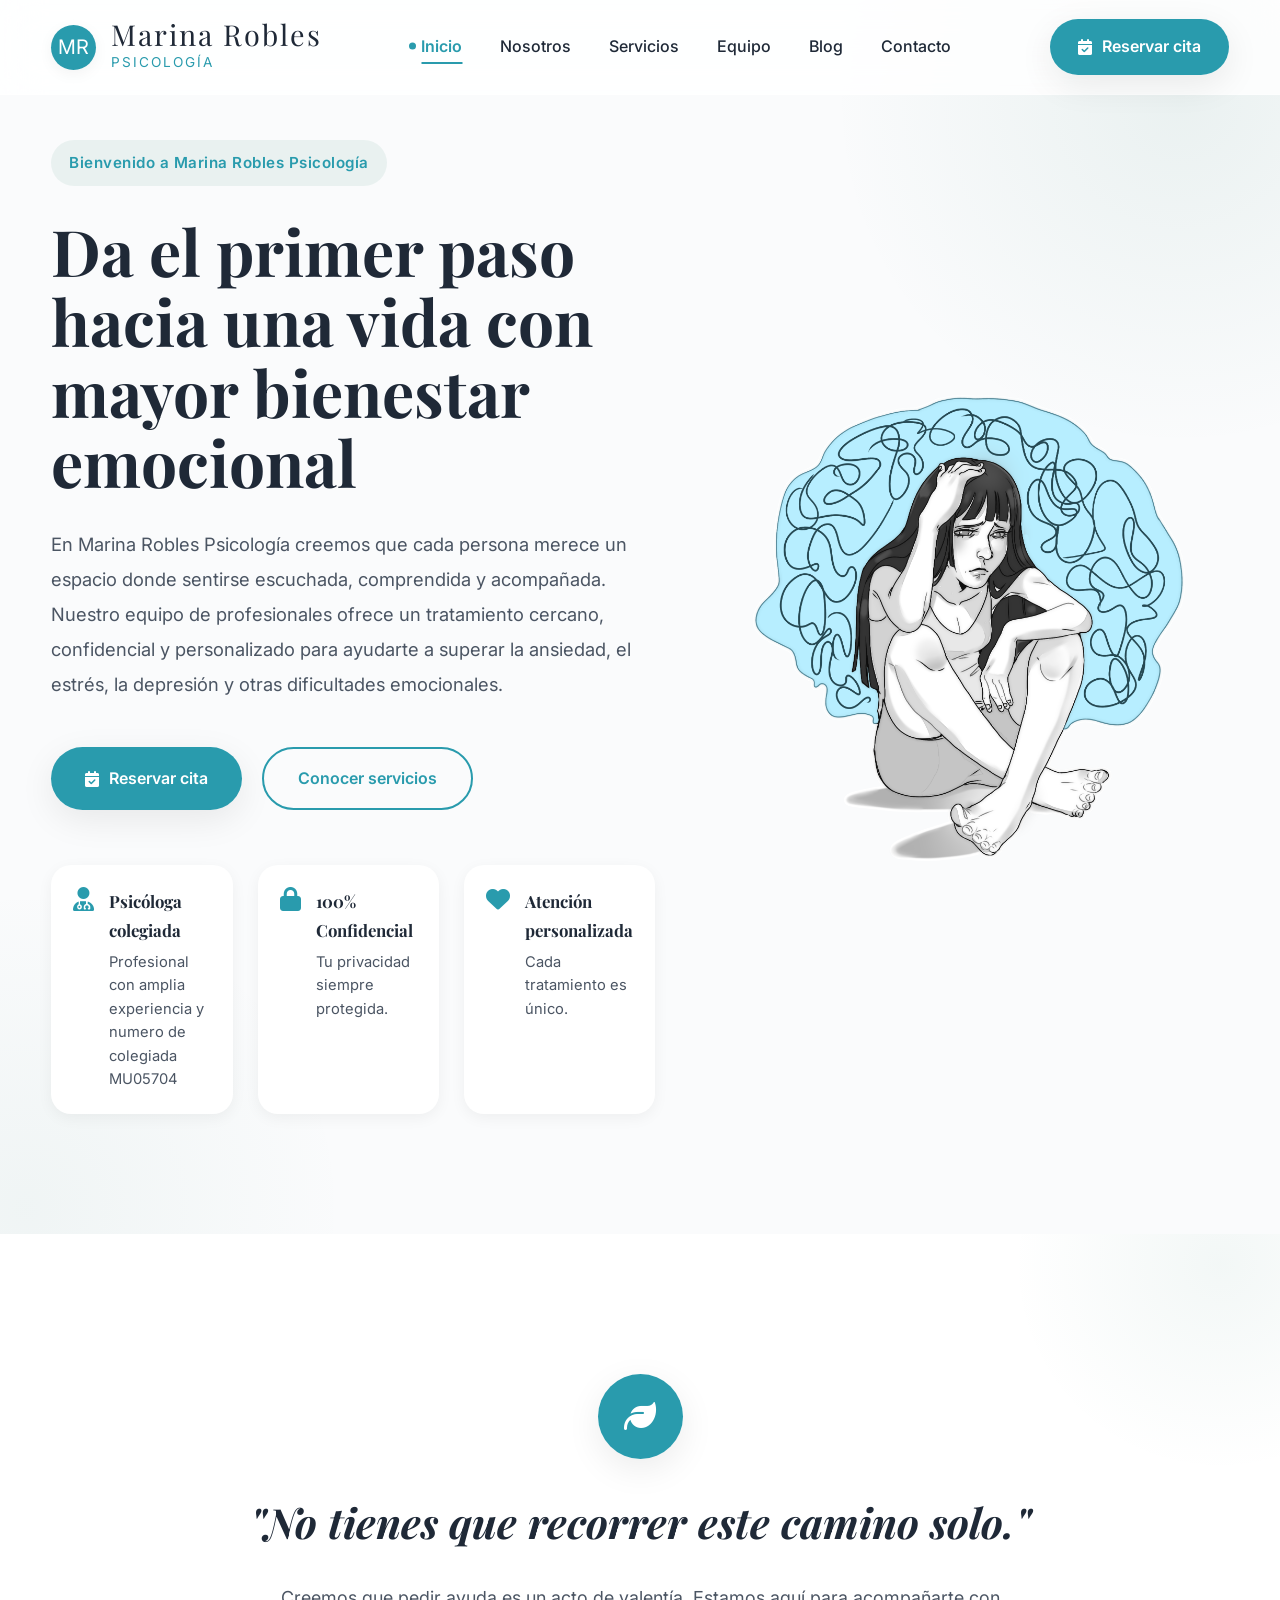
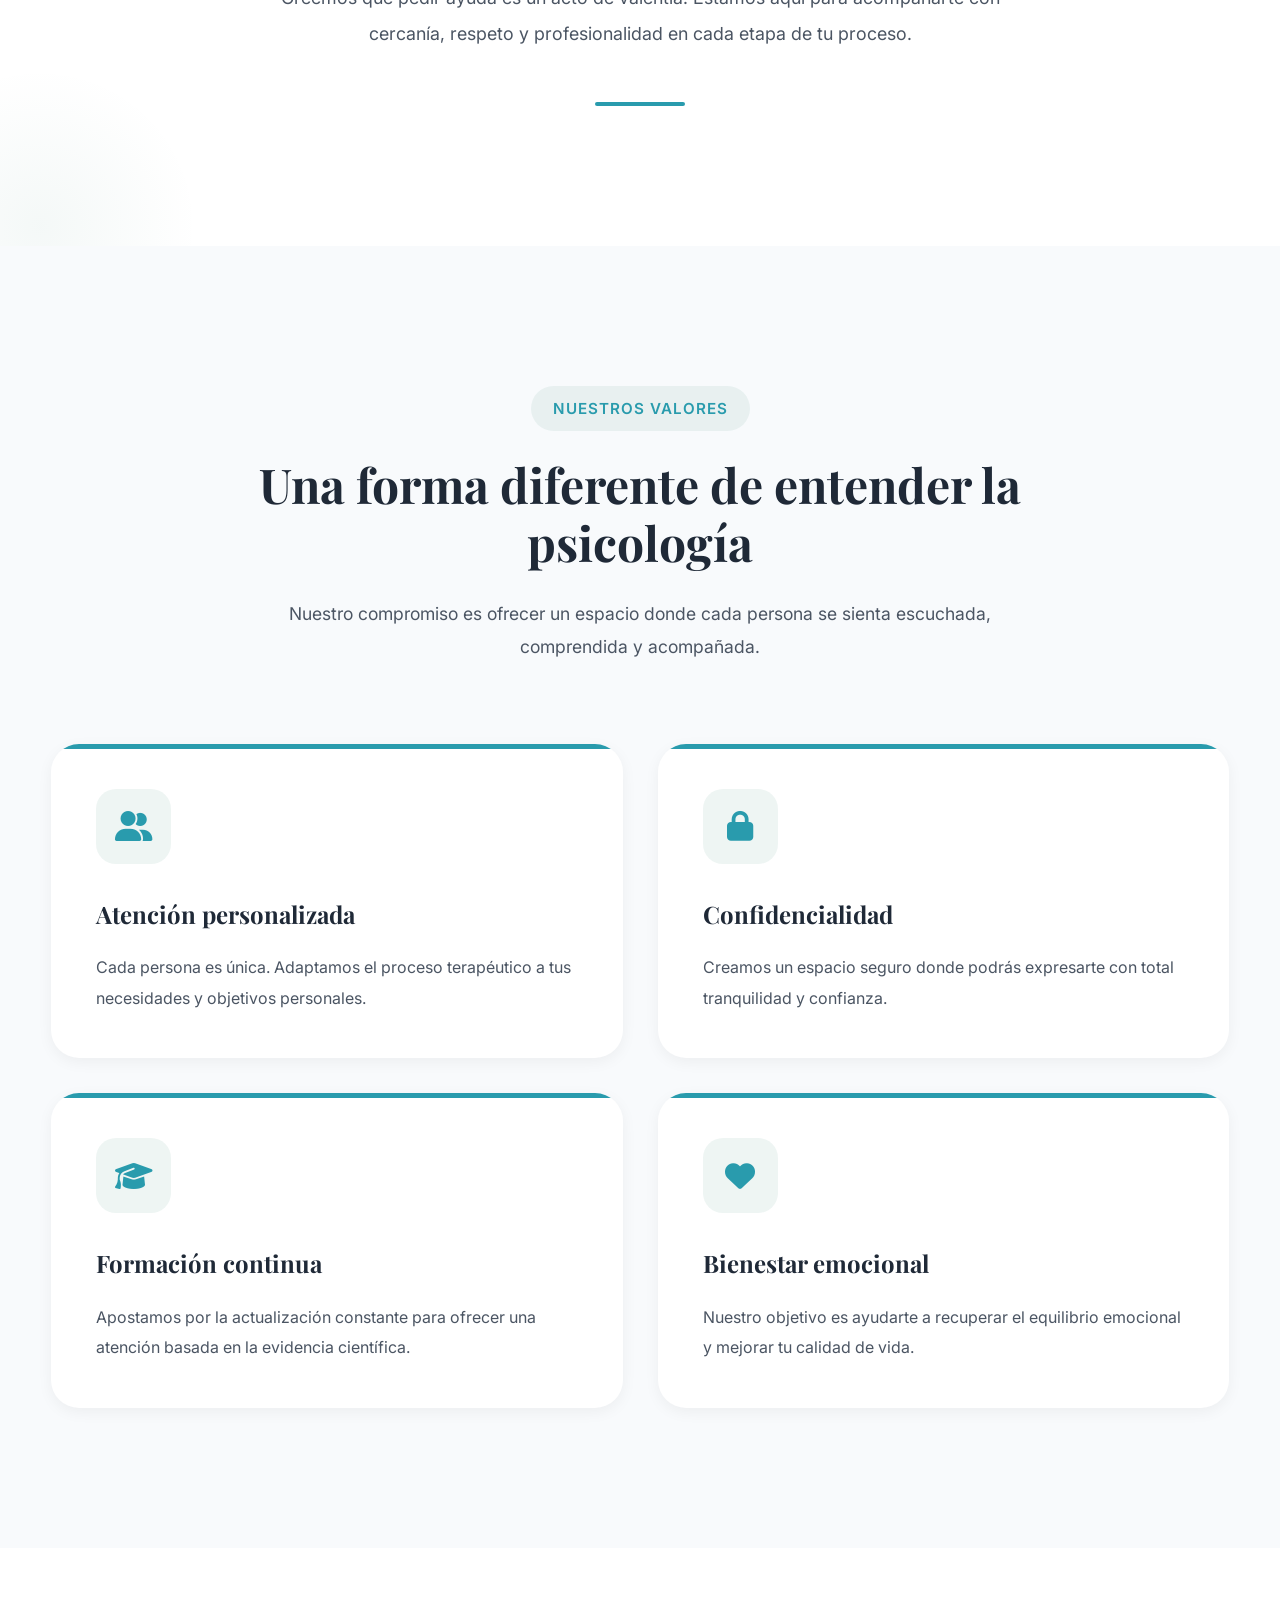
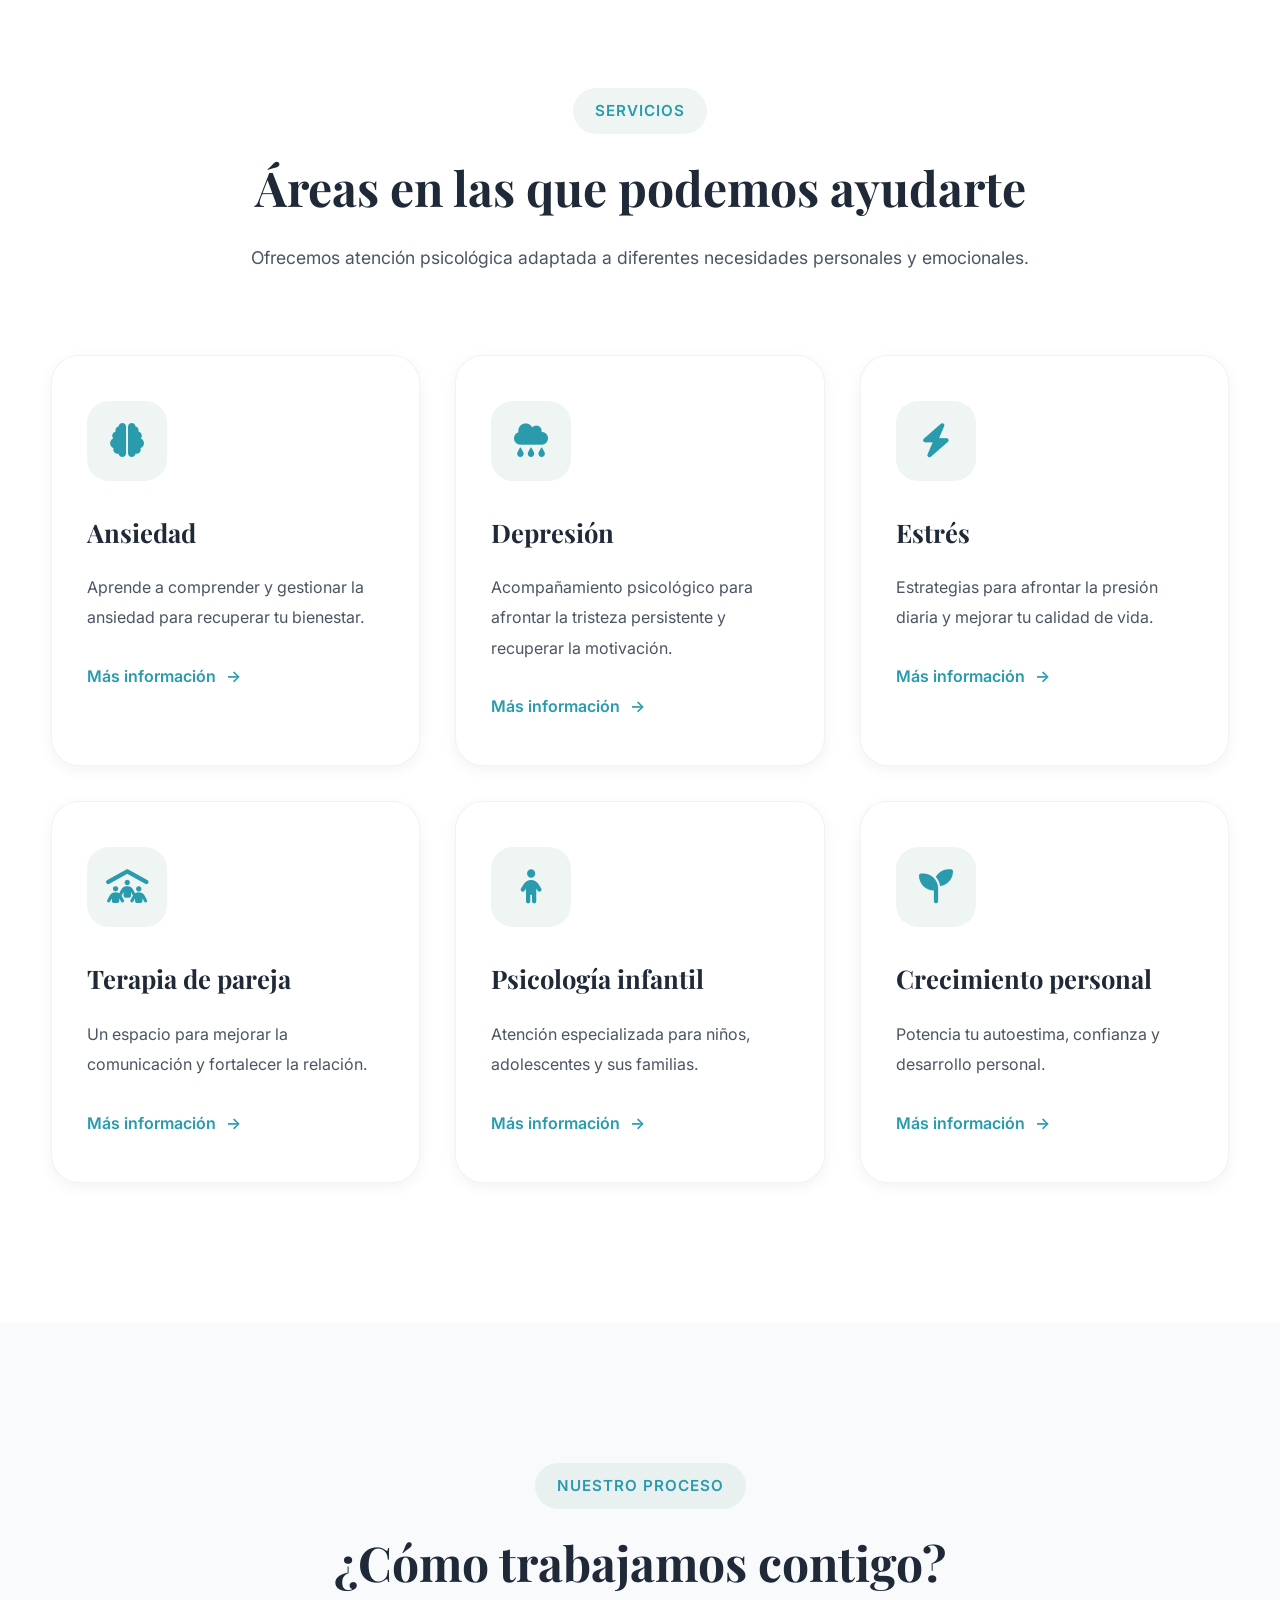
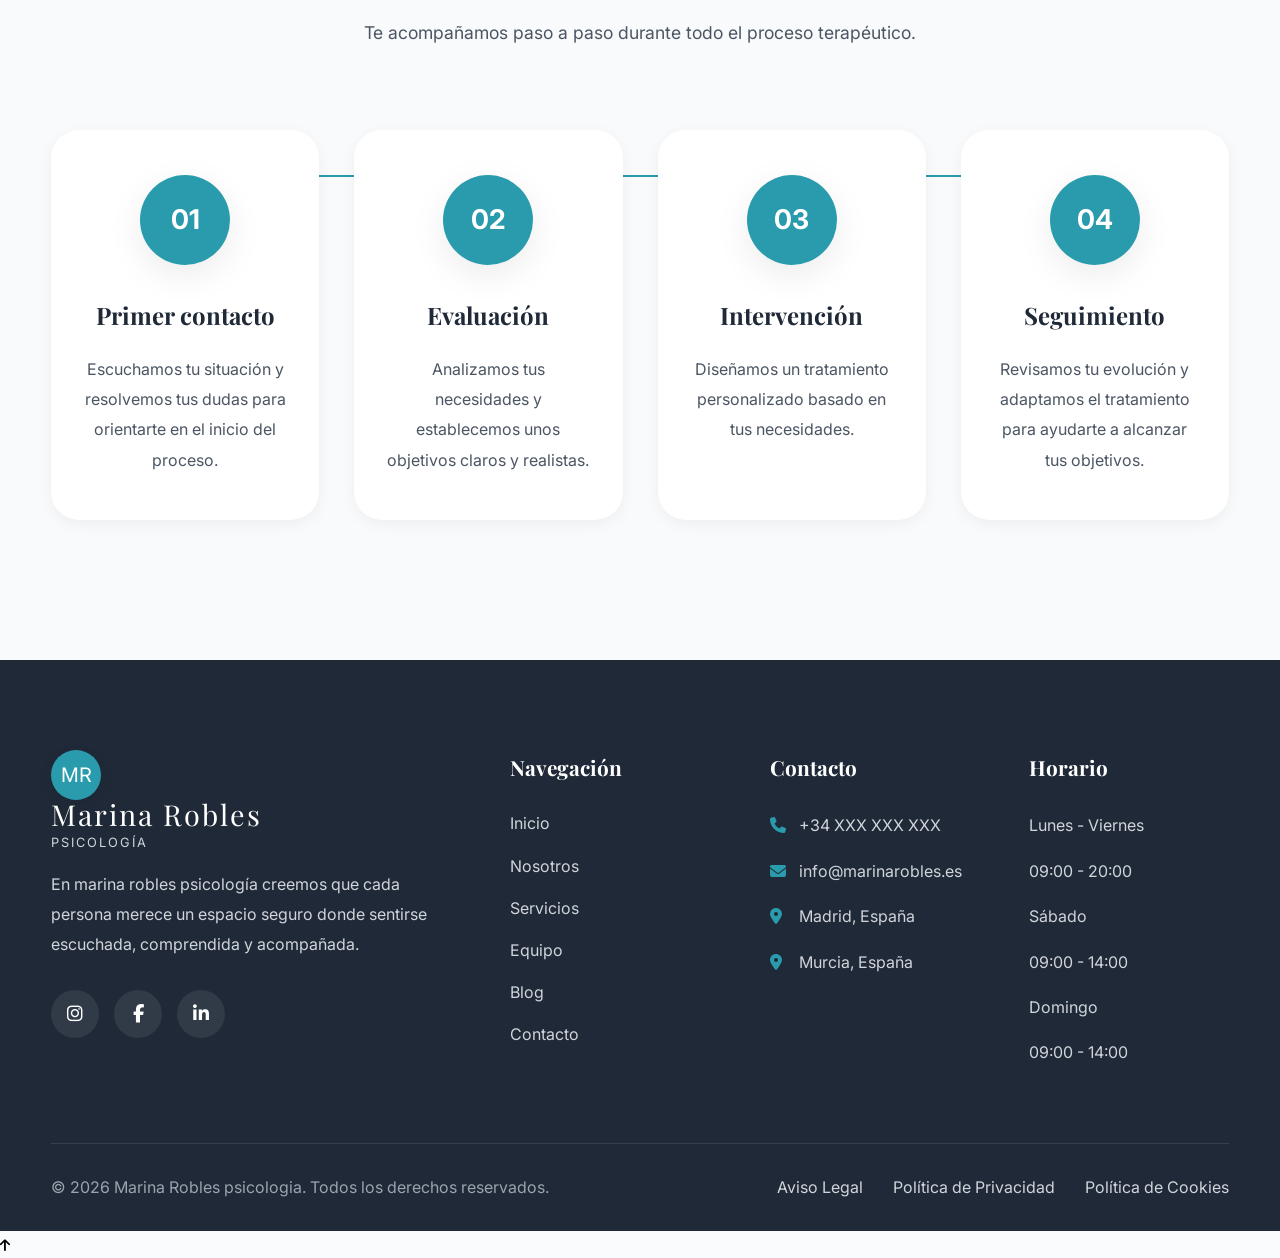
==== commit e07c5278: "bug fix 2" ====
--- a/index.html
+++ b/index.html
@@ -160,9 +160,9 @@
 
                                 <div>
 
-                                    <h3>Psicólogos colegiados</h3>
-
-                                    <p>Profesionales con amplia experiencia.</p>
+                                    <h3>Psicóloga colegiada</h3>
+
+                                    <p>Profesional con amplia experiencia y numero de colegiada MU05704</p>
 
                                 </div>
 
@@ -956,6 +956,17 @@
                         09:00 - 14:00
 
                     </p>
+                     <p>
+
+                        Domingo
+
+                    </p>
+
+                    <p>
+
+                        09:00 - 14:00
+
+                    </p>
 
                 </div>
 
--- a/index.css
+++ b/index.css
@@ -8,9 +8,9 @@
             COLORES
     ==============================*/
 
-    --color-primary: #2E7D6B;
-    --color-primary-dark: #1F5F50;
-    --color-primary-light: #5FA895;
+    --color-primary: #299bad;
+    --color-primary-dark: #299bad;
+    --color-primary-light: #299bad;
 
     --color-white: #FFFFFF;
 
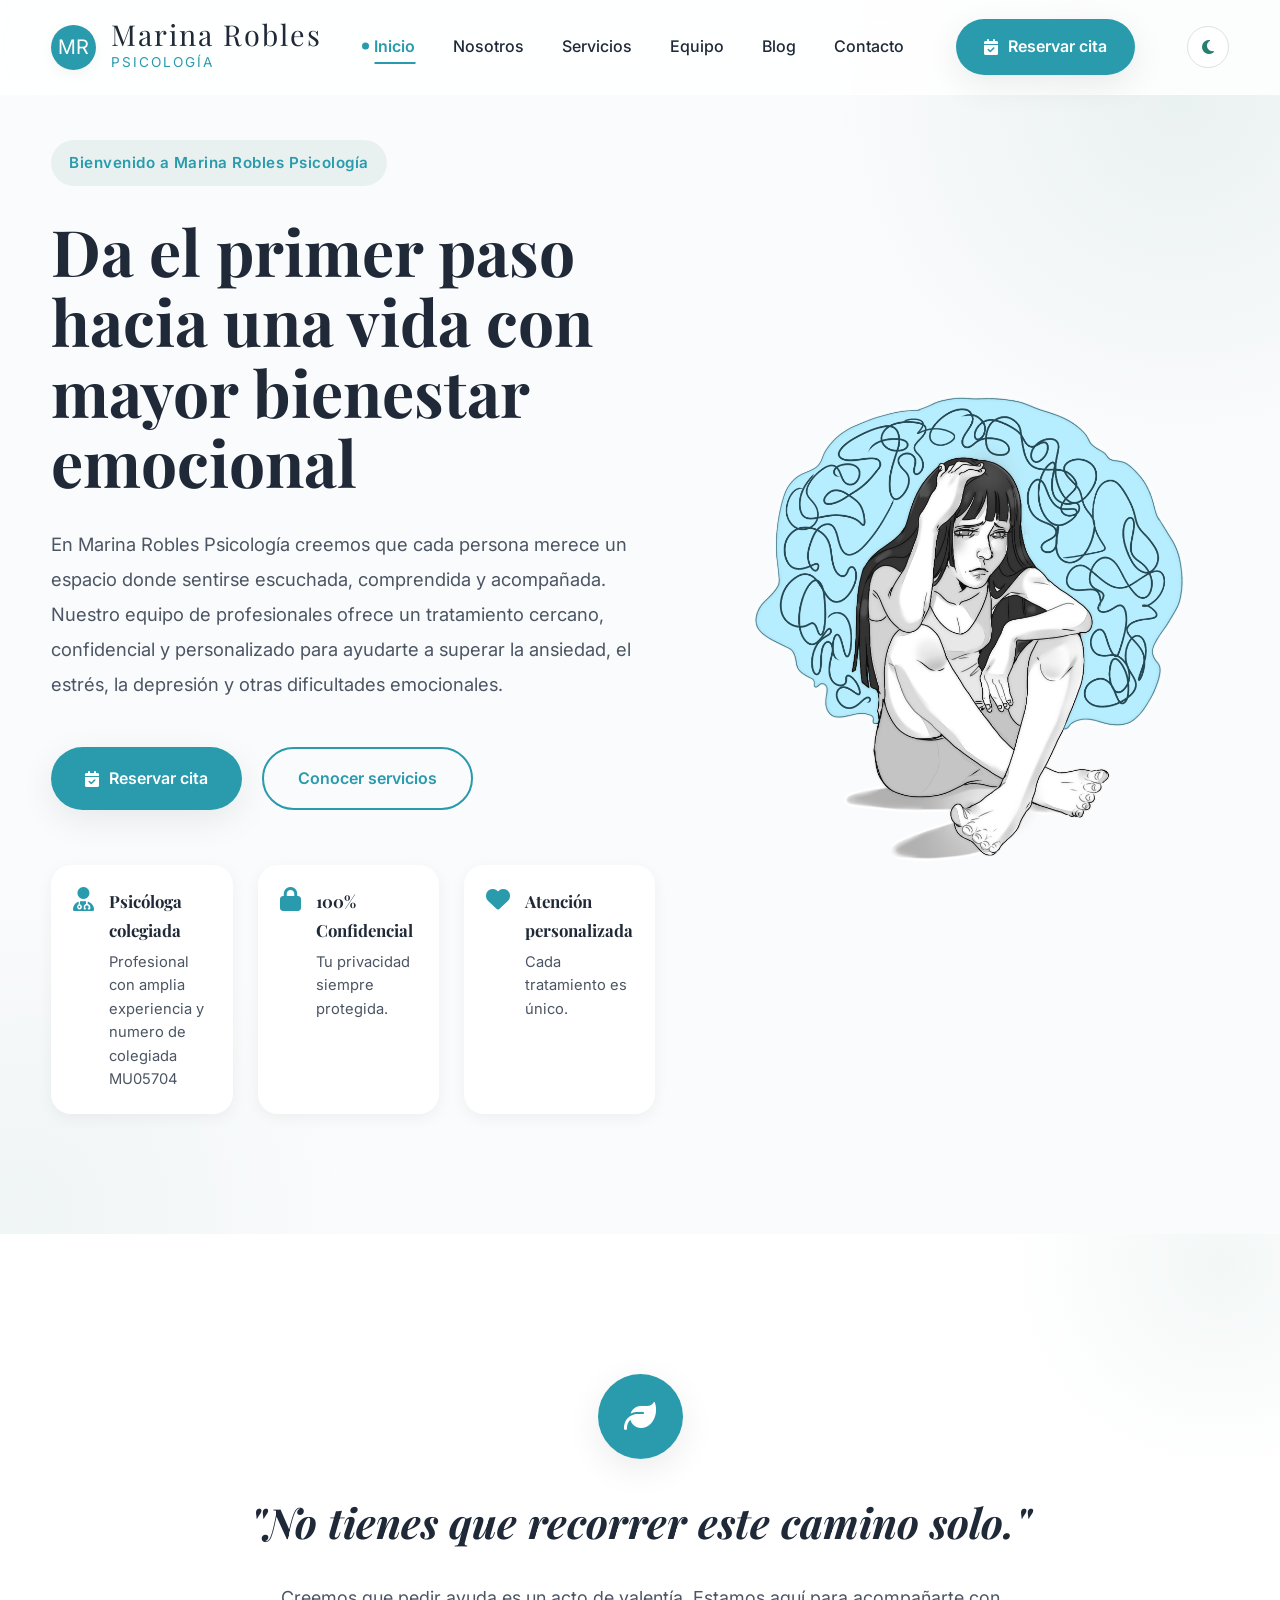
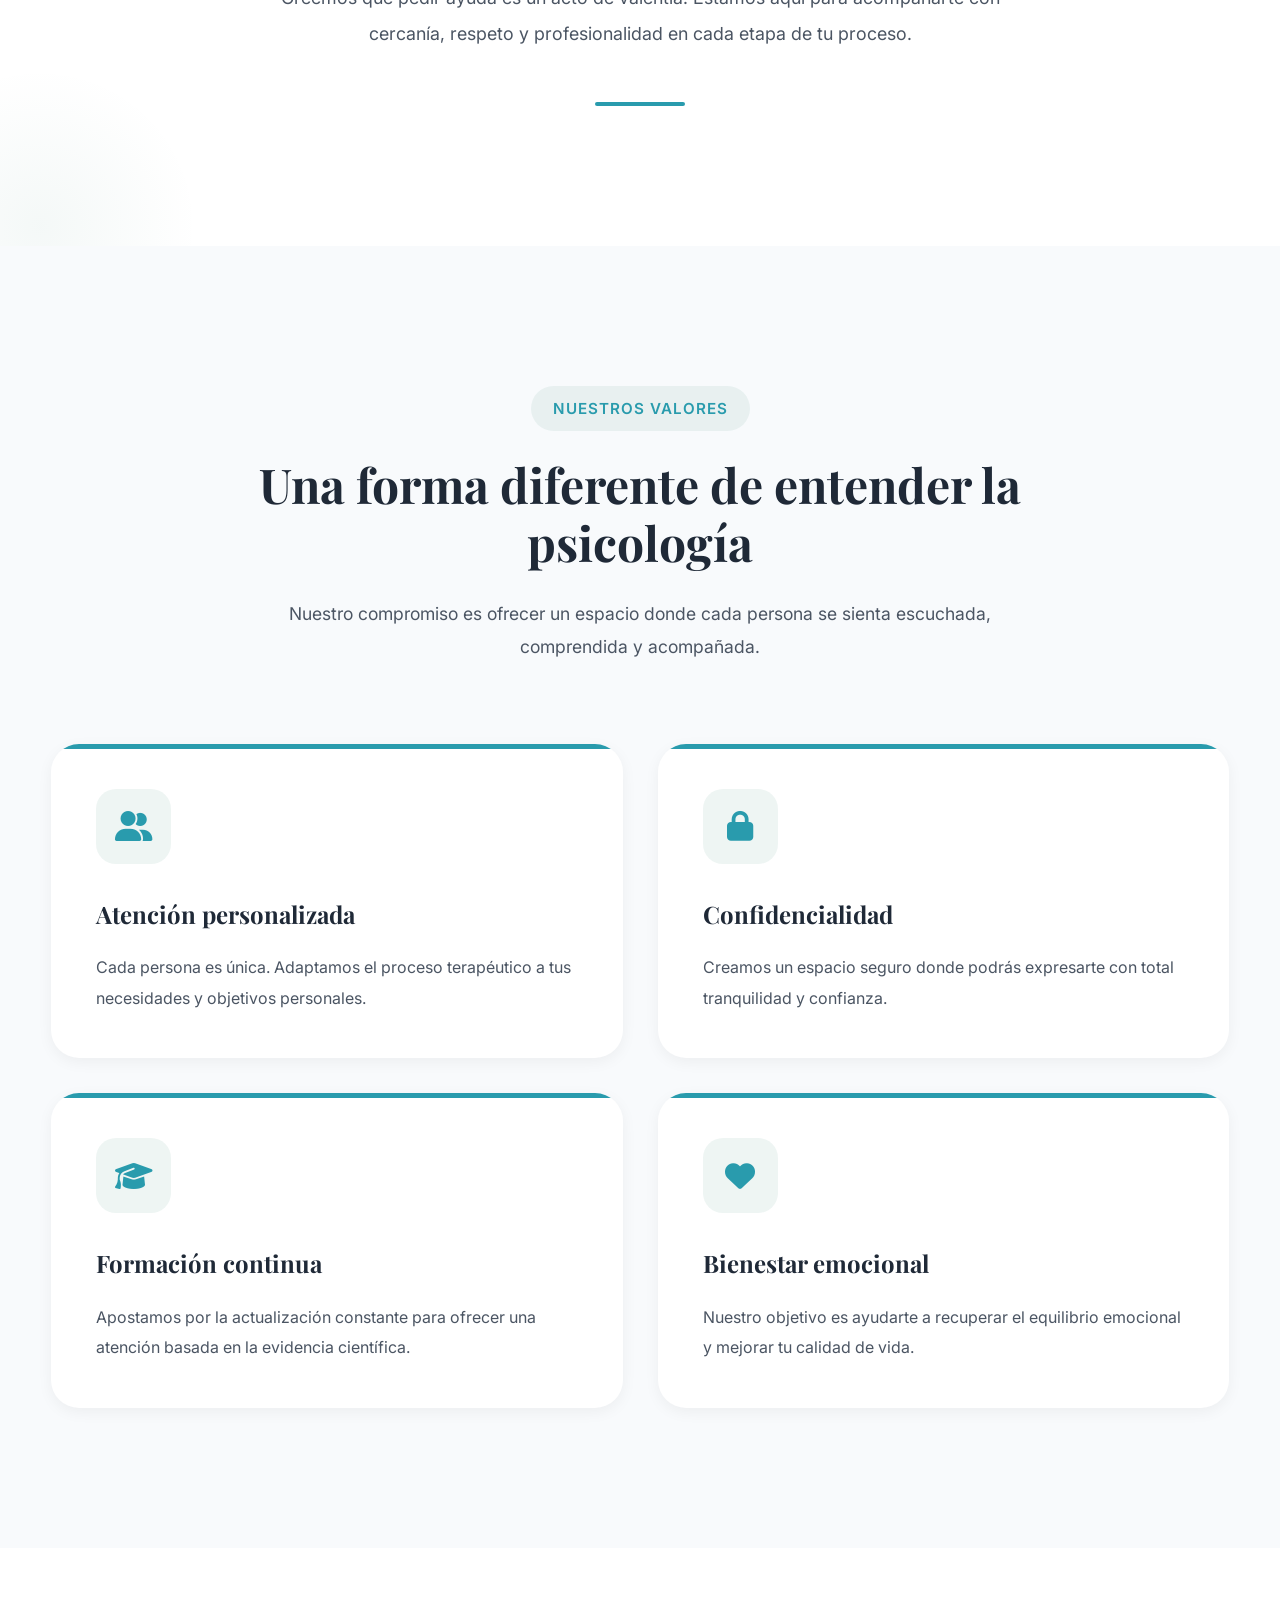
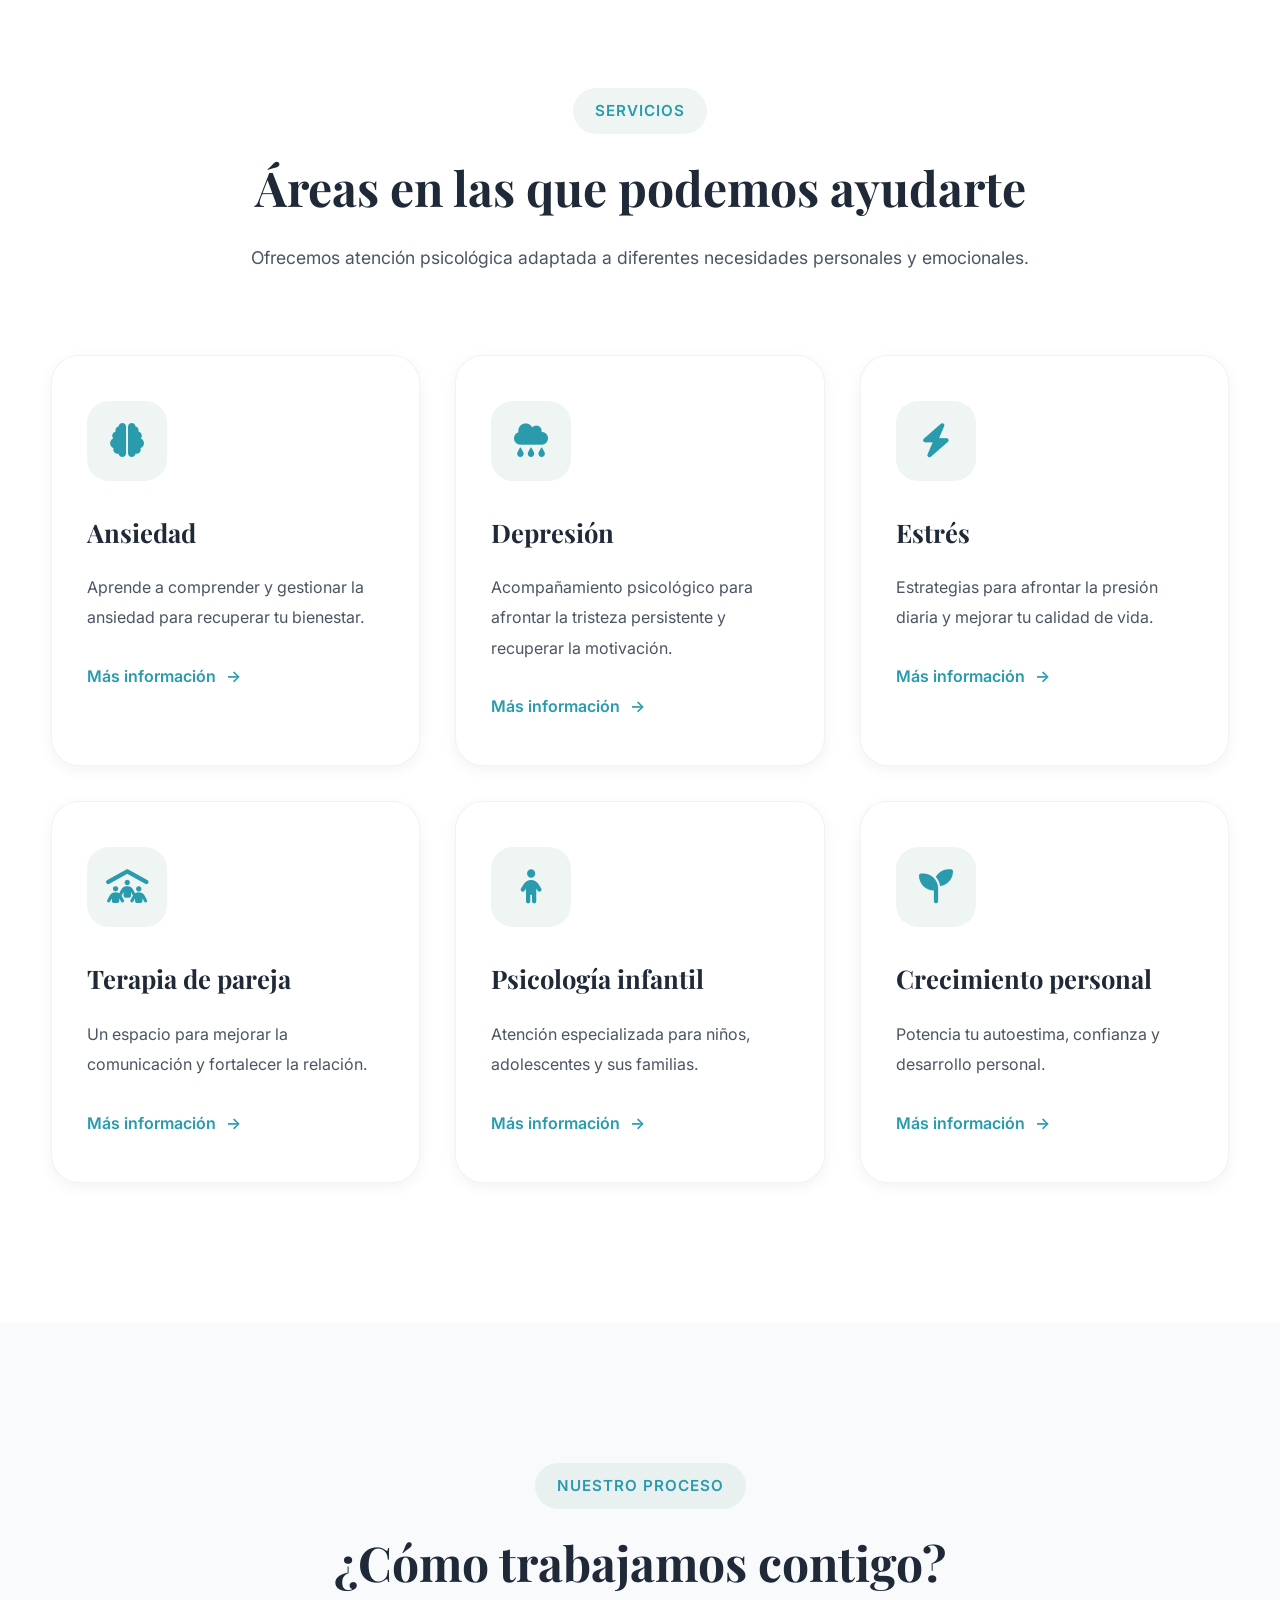
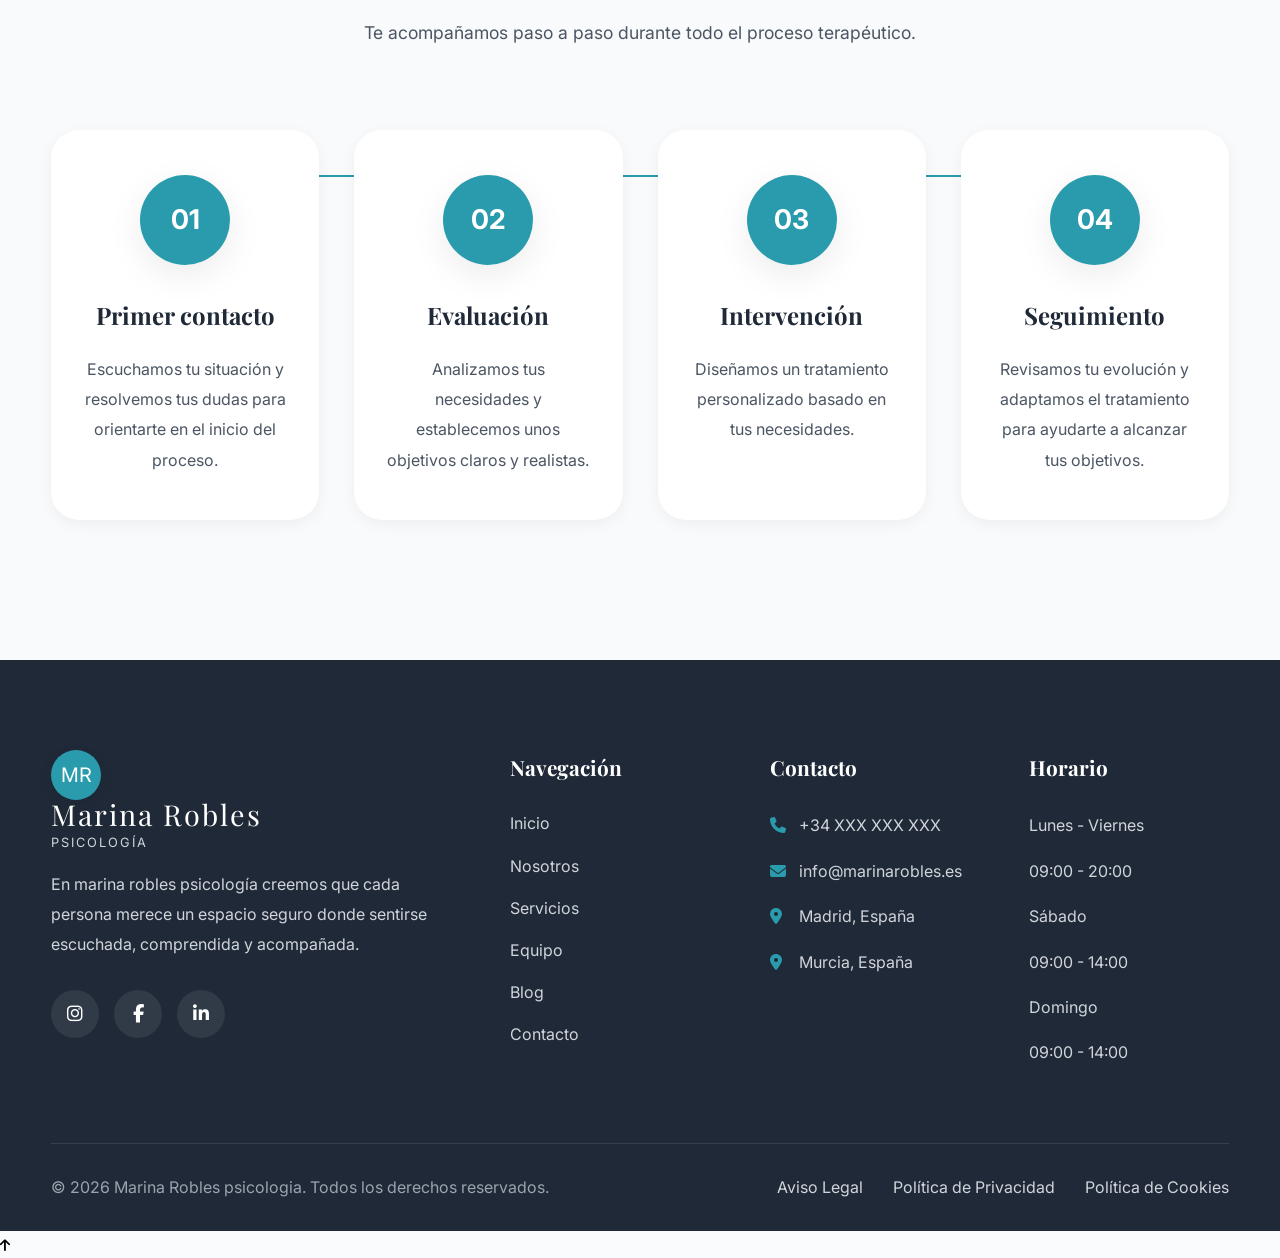
==== commit fd4f8808: "bug fix 3" ====
--- a/index.html
+++ b/index.html
@@ -29,6 +29,9 @@
 
     <meta name="robots" content="index, follow">
 
+
+<link rel="canonical" href="https://www.marinaroblespsicologia.es/">
+
     <!-- ==========================================
                     FAVICON
     =========================================== -->
@@ -74,7 +77,7 @@
 
     <meta property="og:image" content="img/hero/hero-principal.webp">
 
-    <meta property="og:url" content="https://www.marinaroblespsicologia.es">
+    <meta property="og:url" content="https://www.marinaroblespsicologia.es/">
 
     <!-- ==========================================
                     TWITTER
@@ -82,7 +85,7 @@
 
     <meta name="twitter:card" content="summary_large_image">
 
-    <meta name="twitter:title" content="NOVA Psicología">
+    <meta name="twitter:title" content="Marina Robles Psicología">
 
     <meta name="twitter:description" content="Da el primer paso hacia una vida con mayor bienestar emocional.">
 
@@ -310,6 +313,18 @@
                     Reservar cita
 
                 </a>
+                
+<!-- BOTÓN MODO OSCURO -->
+
+<button
+    class="theme-toggle"
+    type="button"
+    aria-label="Activar modo oscuro">
+
+    <i class="fa-solid fa-moon"></i>
+
+</button>
+
 
                 <!--==================================
                 BOTÓN MÓVIL
--- a/index.css
+++ b/index.css
@@ -2449,4 +2449,269 @@
 }
 body.menu-open{
     overflow:hidden;
+}
+
+
+
+/* ==========================================================
+                MODO OSCURO — NEGRO
+========================================================== */
+
+body.dark-mode {
+
+    background-color: #000000;
+    color: #ffffff;
+
+}
+
+
+/* ==========================================================
+                    TEXTOS
+========================================================== */
+
+body.dark-mode h1,
+body.dark-mode h2,
+body.dark-mode h3,
+body.dark-mode h4,
+body.dark-mode h5,
+body.dark-mode h6 {
+
+    color: #ffffff;
+
+}
+
+body.dark-mode p {
+
+    color: #d1d1d1;
+
+}
+
+
+/* ==========================================================
+                FONDOS PRINCIPALES
+========================================================== */
+
+body.dark-mode section,
+body.dark-mode .section {
+
+    background-color: #000000;
+
+}
+
+
+/* ==========================================================
+                    TARJETAS
+========================================================== */
+
+body.dark-mode .value-card,
+body.dark-mode .service-card,
+body.dark-mode .process-card,
+body.dark-mode .info-card,
+body.dark-mode .timeline-card,
+body.dark-mode .appointment-form {
+
+    background-color: #111111;
+    border-color: #2a2a2a;
+
+}
+
+
+/* ==========================================================
+                    HEADER
+========================================================== */
+
+body.dark-mode header,
+body.dark-mode .navbar {
+
+    background-color: #000000;
+
+}
+
+
+/* ==========================================================
+                    MENÚ
+========================================================== */
+
+body.dark-mode .nav-menu {
+
+    background-color: #000000;
+
+}
+
+body.dark-mode .nav-menu a {
+
+    color: #ffffff;
+
+}
+
+
+/* ==========================================================
+                    FORMULARIOS
+========================================================== */
+
+body.dark-mode input,
+body.dark-mode select,
+body.dark-mode textarea {
+
+    background-color: #0a0a0a;
+    color: #ffffff;
+    border-color: #333333;
+
+}
+
+body.dark-mode input::placeholder,
+body.dark-mode textarea::placeholder {
+
+    color: #888888;
+
+}
+
+
+/* ==========================================================
+                    FOOTER
+========================================================== */
+
+body.dark-mode .footer {
+
+    background-color: #000000;
+
+}
+
+body.dark-mode .footer p,
+body.dark-mode .footer a {
+
+    color: #d1d1d1;
+
+}
+
+
+/* ==========================================================
+                BOTÓN HAMBURGUESA
+========================================================== */
+
+body.dark-mode .menu-toggle span {
+
+    background-color: #ffffff;
+
+}
+/* ==========================================================
+                BOTÓN MODO OSCURO
+========================================================== */
+
+.theme-toggle {
+
+    width: 42px;
+    height: 42px;
+
+    display: flex;
+    align-items: center;
+    justify-content: center;
+
+    padding: 0;
+
+    border: 1px solid #d9e3e0;
+    border-radius: 50%;
+
+    background-color: #ffffff;
+    color: #287f70;
+
+    cursor: pointer;
+
+    font-size: 16px;
+
+    transition:
+        background-color .3s ease,
+        color .3s ease,
+        border-color .3s ease,
+        transform .2s ease;
+
+}
+
+
+/* Hover */
+
+.theme-toggle:hover {
+
+    background-color: #e8f4f1;
+
+    transform: translateY(-2px);
+
+}
+
+
+/* Pulsación */
+
+.theme-toggle:active {
+
+    transform: scale(.94);
+
+}
+
+
+/* ==========================================================
+            BOTÓN EN MODO OSCURO
+========================================================== */
+
+body.dark-mode .theme-toggle {
+
+    background-color: #111111;
+
+    border-color: #333333;
+
+    color: #f5d76e;
+
+}
+
+
+/* Hover en modo oscuro */
+
+body.dark-mode .theme-toggle:hover {
+
+    background-color: #1c1c1c;
+
+}
+/* ==========================================================
+        CORRECCIÓN FONDO HEADER — MODO OSCURO
+========================================================== */
+
+body.dark-mode {
+    background-color: #000000 !important;
+}
+
+body.dark-mode header {
+    background-color: #000000 !important;
+}
+
+body.dark-mode .header {
+    background-color: #000000 !important;
+}
+
+body.dark-mode .navbar {
+    background-color: #000000 !important;
+}
+
+body.dark-mode .nav-container {
+    background-color: #000000 !important;
+}
+/* ==========================================================
+        LOGO — MODO OSCURO
+========================================================== */
+
+body.dark-mode .logo-title {
+
+    color: #ffffff !important;
+
+}
+
+body.dark-mode .logo-subtitle {
+
+    color: #20b8d0 !important;
+
+}
+/* ==========================================================
+        FRASE INSPIRADORA — MODO OSCURO
+========================================================== */
+
+body.dark-mode .quote blockquote {
+    color: #ffffff !important;
 }
